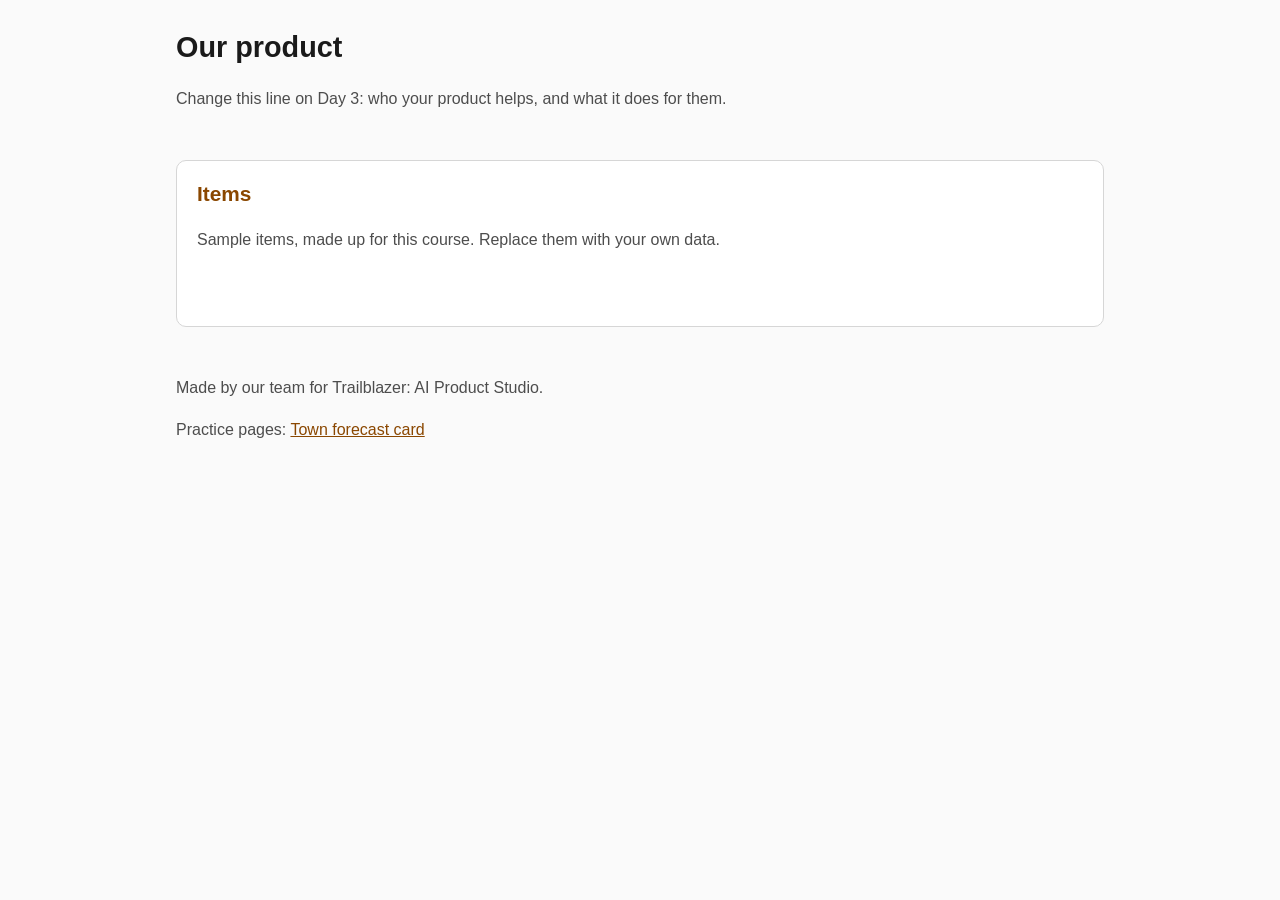
==== index.html @ 4c3d0f1e "Initial commit" ====
<!DOCTYPE html>
<html lang="en">
<head>
  <meta charset="UTF-8">
  <meta name="viewport" content="width=device-width, initial-scale=1">
  <title>Our product</title>
  <link rel="icon" href="data:,">
  <link rel="stylesheet" href="style.css">
</head>
<body>
  <a class="skip-link" href="#main">Skip to the main content</a>

  <header>
    <h1>Our product</h1>
    <p class="note">Change this line on Day 3: who your product helps, and what it does for them.</p>
  </header>

  <main id="main">
    <section class="card" aria-labelledby="items-title">
      <h2 id="items-title">Items</h2>
      <p class="note">Sample items, made up for this course. Replace them with your own data.</p>
      <p id="items-status" class="status" role="status" aria-live="polite"></p>
      <ul id="items-list" class="list"></ul>
    </section>
  </main>

  <footer>
    <p>Made by our team for Trailblazer: AI Product Studio.</p>
    <p>Practice pages: <a href="practice/index.html">Town forecast card</a></p>
  </footer>

  <script type="module" src="app.js"></script>
</body>
</html>
---- style.css ----
/* Your product's styles. Every text colour passes the 4.5:1 contrast check. */

:root {
  --text: #1a1a1a;
  --muted: #4d4d4d;
  --accent: #8a4700;
  --border: #d6d6d6;
  --ok: #1e6b3a;
  --error: #a4161a;
  --focus: #1a5fb4;
}

* {
  box-sizing: border-box;
}

body {
  margin: 0;
  font-family: Arial, Helvetica, sans-serif;
  color: var(--text);
  line-height: 1.6;
  background: #fafafa;
}

header,
main,
footer {
  max-width: 960px;
  margin: 0 auto;
  padding: 1rem;
}

h1 {
  margin: 0.5rem 0;
  font-size: 1.8rem;
}

h2 {
  margin-top: 0;
  font-size: 1.3rem;
  color: var(--accent);
}

.note,
footer {
  color: var(--muted);
}

a {
  color: var(--accent);
}

.card {
  background: #fff;
  border: 1px solid var(--border);
  border-radius: 10px;
  padding: 1rem 1.25rem;
}

/* Hidden until a keyboard user presses Tab */
.skip-link {
  position: absolute;
  left: -999px;
}

.skip-link:focus {
  left: 1rem;
  top: 1rem;
  padding: 0.5rem;
  background: #fff;
}

/* Keyboard users must always see where they are */
a:focus-visible,
button:focus-visible,
input:focus-visible,
select:focus-visible {
  outline: 3px solid var(--focus);
  outline-offset: 2px;
}

/* Status messages say what happened in words, not only in colour */
.status {
  min-height: 1.6em;
  font-weight: bold;
}

.status[data-kind='loading'],
.status[data-kind='empty'] {
  color: var(--muted);
}

.status[data-kind='ok'] {
  color: var(--ok);
}

.status[data-kind='error'] {
  color: var(--error);
}

.list {
  padding-left: 1.2rem;
}

/* Space between cards, and a question box wide enough to read what you type. */
.card + .card { margin-top: 1rem; }
#question { width: 100%; max-width: 32rem; }
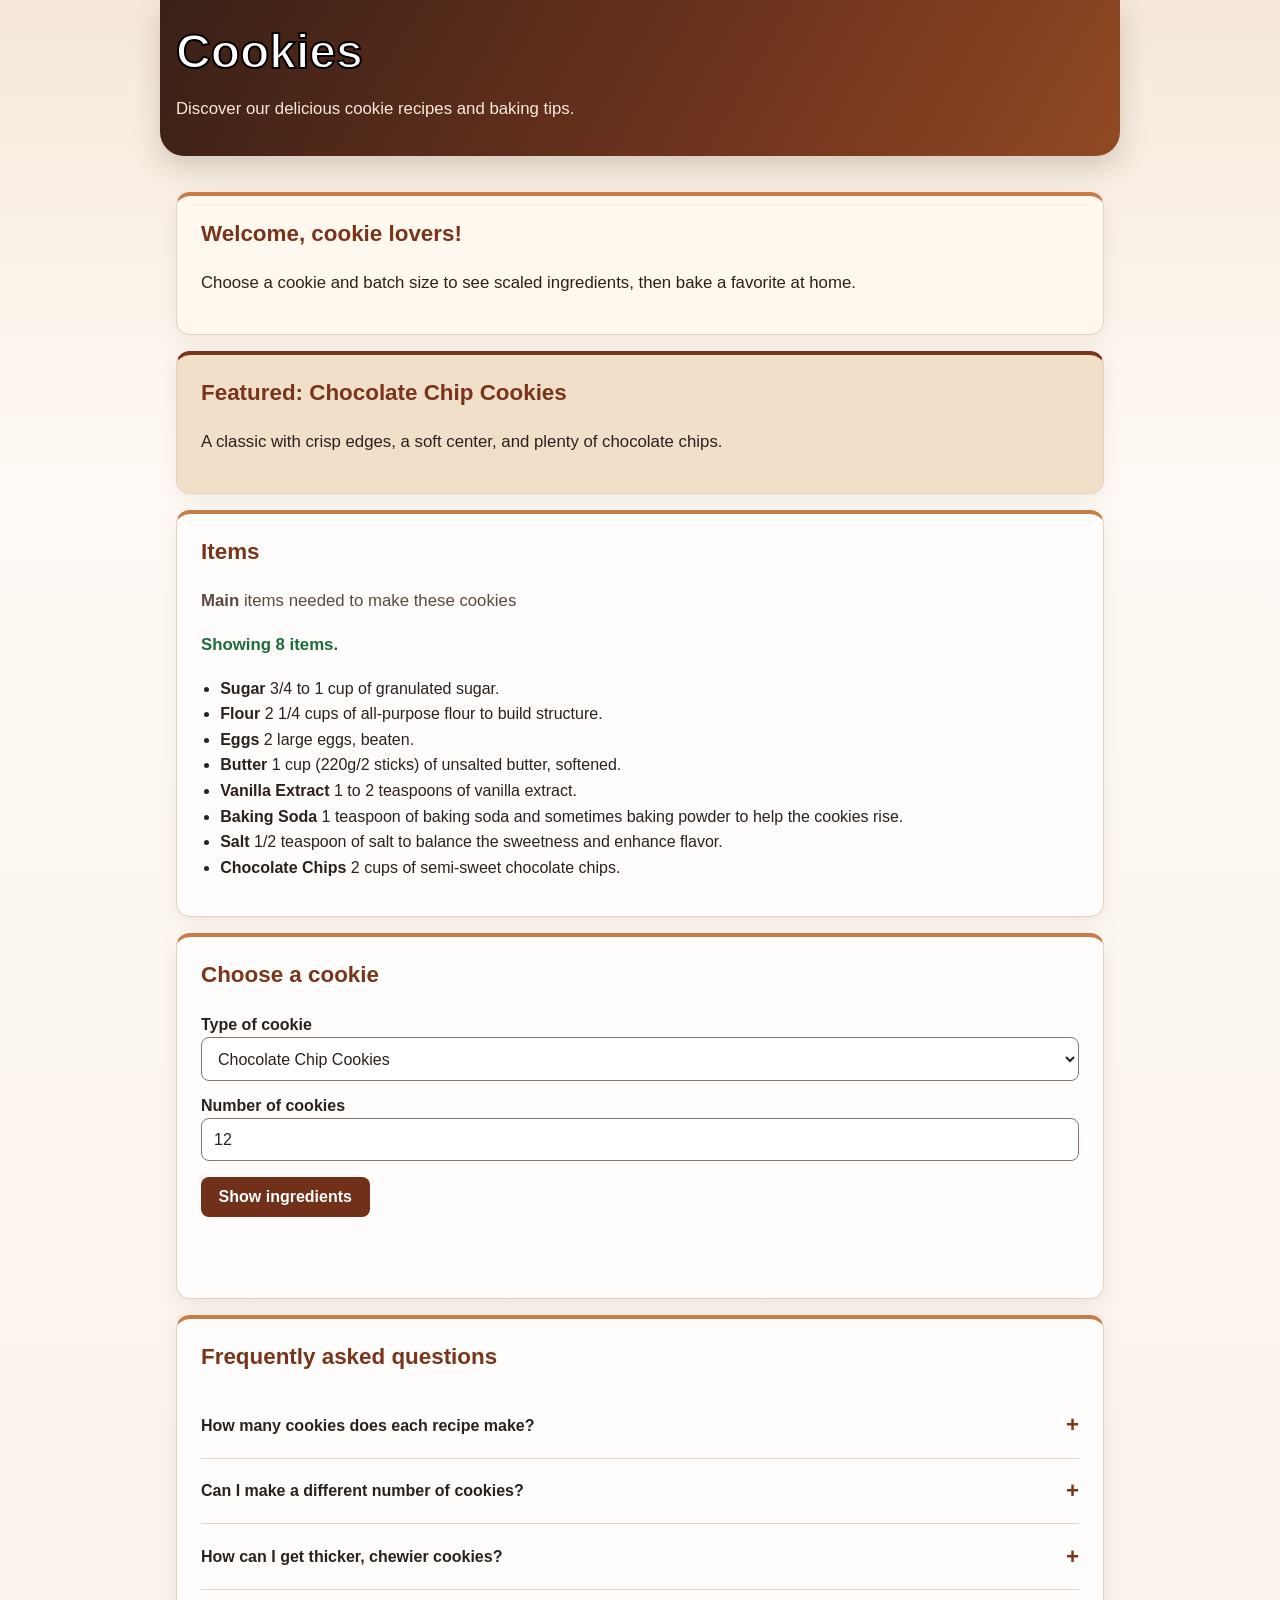
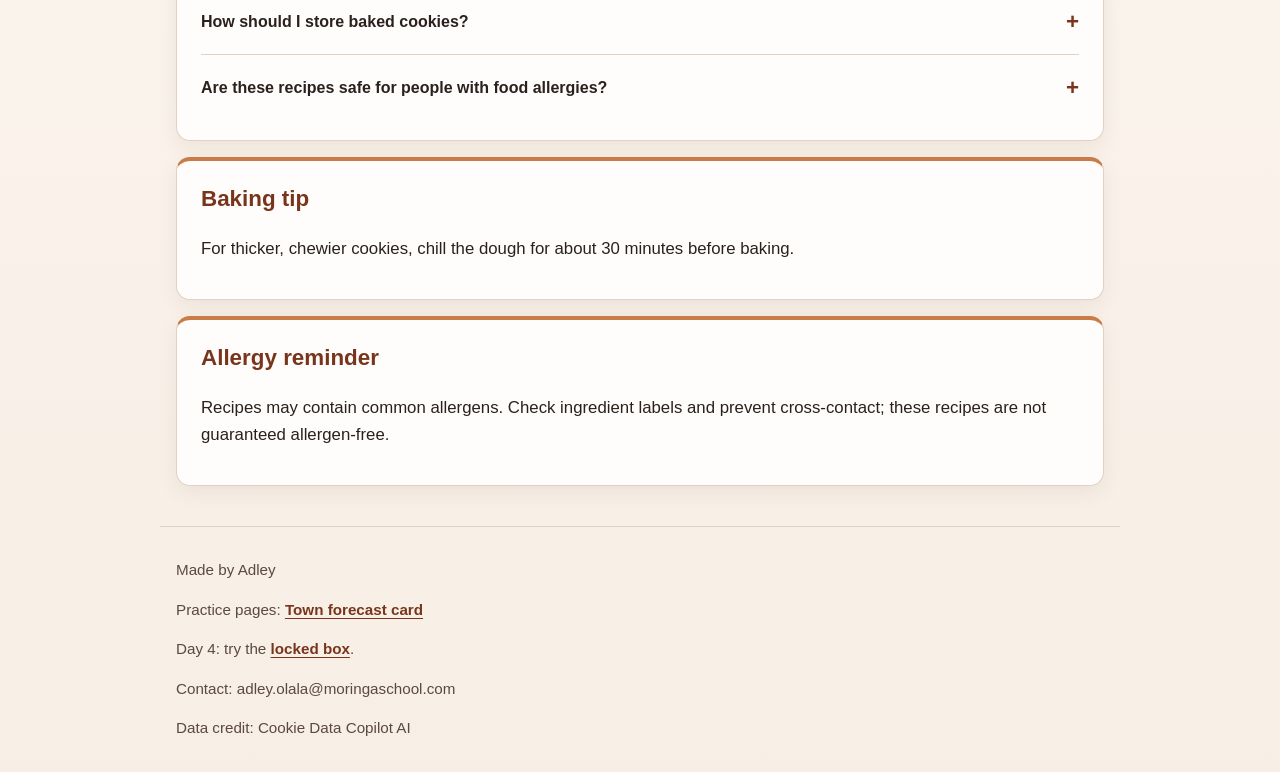
==== commit db1ce0a6: "Add animations to the dropdown" ====
--- a/index.html
+++ b/index.html
@@ -3,32 +3,100 @@
 <head>
   <meta charset="UTF-8">
   <meta name="viewport" content="width=device-width, initial-scale=1">
-  <title>Our product</title>
+  <title></title>
   <link rel="icon" href="data:,">
+  <link rel="stylesheet" href="practice/practice.css">
   <link rel="stylesheet" href="style.css">
 </head>
 <body>
   <a class="skip-link" href="#main">Skip to the main content</a>
 
   <header>
-    <h1>Our product</h1>
-    <p class="note">Change this line on Day 3: who your product helps, and what it does for them.</p>
+    <h1 data-scroll-reveal>Cookies</h1>
+    <p class="note" data-scroll-reveal>Discover our delicious cookie recipes and baking tips.</p>
   </header>
 
   <main id="main">
-    <section class="card" aria-labelledby="items-title">
-      <h2 id="items-title">Items</h2>
-      <p class="note">Sample items, made up for this course. Replace them with your own data.</p>
+    <section class="card" aria-labelledby="welcome-title" data-scroll-reveal>
+      <h2 id="welcome-title" data-scroll-reveal>Welcome, cookie lovers!</h2>
+      <p data-scroll-reveal>Choose a cookie and batch size to see scaled ingredients, then bake a favorite at home.</p>
+    </section>
+
+    <section class="card" aria-labelledby="featured-title" data-scroll-reveal>
+      <h2 id="featured-title" data-scroll-reveal>Featured: Chocolate Chip Cookies</h2>
+      <p data-scroll-reveal>A classic with crisp edges, a soft center, and plenty of chocolate chips.</p>
+    </section>
+
+    <section class="card" aria-labelledby="items-title" data-scroll-reveal>
+      <h2 id="items-title" data-scroll-reveal>Items</h2>
+      <p class="note" data-scroll-reveal><b>Main </b>items needed to make these cookies</p>
       <p id="items-status" class="status" role="status" aria-live="polite"></p>
       <ul id="items-list" class="list"></ul>
+    </section>
+
+    <section class="card" aria-labelledby="cookie-title" data-scroll-reveal>
+      <h2 id="cookie-title" data-scroll-reveal>Choose a cookie</h2>
+      <form id="cookie-form">
+        <label for="cookie-type">Type of cookie</label>
+        <select id="cookie-type"></select>
+
+        <label for="quantity">Number of cookies</label>
+        <input id="quantity" type="number" min="1" value="12" required>
+        <button type="submit">Show ingredients</button>
+      </form>
+
+      <p id="cookie-status" class="status" role="status" aria-live="polite"></p>
+      <ul id="ingredients-list" class="list"></ul>
+    </section>
+
+    <section class="card faq-card" aria-labelledby="faq-title" data-scroll-reveal>
+      <h2 id="faq-title">Frequently asked questions</h2>
+      <div class="faq-list">
+        <details class="faq-item">
+          <summary><strong>How many cookies does each recipe make?</strong></summary>
+          <p>Each recipe starts with a 12-cookie yield. Choose a different batch size to scale the ingredient amounts.</p>
+        </details>
+        <details class="faq-item">
+          <summary><strong>Can I make a different number of cookies?</strong></summary>
+          <p>Yes. Enter the number you want in the recipe picker, then select Show ingredients to see the adjusted amounts.</p>
+        </details>
+        <details class="faq-item">
+          <summary><strong>How can I get thicker, chewier cookies?</strong></summary>
+          <p>Chill the dough for about 30 minutes before baking. This can help limit spreading.</p>
+        </details>
+        <details class="faq-item">
+          <summary><strong>How should I store baked cookies?</strong></summary>
+          <p>Let them cool completely, then store them in an airtight container to help keep them fresh.</p>
+        </details>
+        <details class="faq-item">
+          <summary><strong>Are these recipes safe for people with food allergies?</strong></summary>
+          <p>They are not guaranteed allergen-free. Check every ingredient label and take steps to prevent cross-contact.</p>
+        </details>
+      </div>
+    </section>
+
+    <section class="card" aria-labelledby="tip-title" data-scroll-reveal>
+      <h2 id="tip-title" data-scroll-reveal>Baking tip</h2>
+      <p data-scroll-reveal>For thicker, chewier cookies, chill the dough for about 30 minutes before baking.</p>
+    </section>
+
+    <section class="card" aria-labelledby="allergy-title" data-scroll-reveal>
+      <h2 id="allergy-title" data-scroll-reveal>Allergy reminder</h2>
+      <p data-scroll-reveal>Recipes may contain common allergens. Check ingredient labels and prevent cross-contact; these recipes are not guaranteed allergen-free.</p>
     </section>
   </main>
 
   <footer>
-    <p>Made by our team for Trailblazer: AI Product Studio.</p>
+    <p>Made by Adley</p>
     <p>Practice pages: <a href="practice/index.html">Town forecast card</a></p>
+    <p>Day 4: try the <a href="practice/lock.html">locked box</a>.</p>
+    <p>Contact: adley.olala@moringaschool.com</p>
+    <p>Data credit: Cookie Data Copilot AI</p>
+
   </footer>
 
   <script type="module" src="app.js"></script>
+  <script type="module" src="recipe.js"></script>
+  <script type="module" src="scroll-reveal.js"></script>
 </body>
-</html>
+</html>
--- a/practice/practice.css
+++ b/practice/practice.css
@@ -0,0 +1,148 @@
+/* Practice card styles. Every text colour passes the 4.5:1 contrast check. */
+
+:root {
+  --text: #1a1a1a;
+  --muted: #4d4d4d;
+  --accent: #8a4700;
+  --border: #d6d6d6;
+  --ok: #1e6b3a;
+  --error: #a4161a;
+  --focus: #1a5fb4;
+}
+
+* {
+  box-sizing: border-box;
+}
+
+body {
+  margin: 0;
+  font-family: Arial, Helvetica, sans-serif;
+  color: var(--text);
+  line-height: 1.6;
+  background: #fafafa;
+}
+
+header,
+main,
+footer {
+  max-width: 720px;
+  margin: 0 auto;
+  padding: 1rem;
+}
+
+h1 {
+  margin: 0.5rem 0;
+  font-size: 1.6rem;
+}
+
+h2 {
+  margin-top: 0;
+  font-size: 1.2rem;
+  color: var(--accent);
+}
+
+.note,
+footer {
+  color: var(--muted);
+}
+
+a {
+  color: var(--accent);
+}
+
+.card {
+  background: #fff;
+  border: 1px solid var(--border);
+  border-radius: 10px;
+  padding: 1rem 1.25rem;
+}
+
+label {
+  display: block;
+  margin-top: 0.75rem;
+  font-weight: bold;
+}
+
+input[type='text'],
+select {
+  width: 100%;
+  padding: 0.5rem;
+  font-size: 1rem;
+  border: 1px solid #767676;
+  border-radius: 6px;
+  background: #fff;
+}
+
+fieldset {
+  margin-top: 1rem;
+  border: 1px solid var(--border);
+  border-radius: 6px;
+}
+
+legend {
+  font-weight: bold;
+}
+
+/* The practice switches sit on one line with their tick box */
+label.switch {
+  display: flex;
+  gap: 0.5rem;
+  align-items: center;
+  font-weight: normal;
+}
+
+input[type='checkbox'] {
+  width: 1.2rem;
+  height: 1.2rem;
+}
+
+button {
+  margin-top: 1rem;
+  padding: 0.6rem 1rem;
+  font-size: 1rem;
+  color: #fff;
+  background: var(--accent);
+  border: none;
+  border-radius: 6px;
+  cursor: pointer;
+}
+
+/* Keyboard users must always see where they are */
+input:focus-visible,
+select:focus-visible,
+button:focus-visible,
+a:focus-visible {
+  outline: 3px solid var(--focus);
+  outline-offset: 2px;
+}
+
+/* Status messages say what happened in words, not only in colour */
+.status {
+  min-height: 1.6em;
+  font-weight: bold;
+}
+
+.status[data-kind='loading'],
+.status[data-kind='empty'] {
+  color: var(--muted);
+}
+
+.status[data-kind='ok'] {
+  color: var(--ok);
+}
+
+.status[data-kind='error'] {
+  color: var(--error);
+}
+
+.list {
+  padding-left: 1.2rem;
+}
+
+/* The secret message, shown once the box is open */
+.secret {
+  padding: 0.75rem 1rem;
+  border-left: 6px solid var(--ok);
+  background: #eef6f0;
+  font-size: 1.1rem;
+}
--- a/style.css
+++ b/style.css
@@ -1,13 +1,11 @@
-/* Your product's styles. Every text colour passes the 4.5:1 contrast check. */
-
 :root {
-  --text: #1a1a1a;
-  --muted: #4d4d4d;
-  --accent: #8a4700;
-  --border: #d6d6d6;
+  --text: #2b211c;
+  --muted: #5b493f;
+  --accent: #78351c;
+  --border: #e2d2c3;
   --ok: #1e6b3a;
   --error: #a4161a;
-  --focus: #1a5fb4;
+  --focus: #174ea6;
 }
 
 * {
@@ -19,7 +17,7 @@
   font-family: Arial, Helvetica, sans-serif;
   color: var(--text);
   line-height: 1.6;
-  background: #fafafa;
+  background: linear-gradient(180deg, #f5e8d9 0, #fffaf5 30rem, #f7eee5 100%);
 }
 
 header,
@@ -32,12 +30,15 @@
 
 h1 {
   margin: 0.5rem 0;
-  font-size: 1.8rem;
+  font-size: clamp(2rem, 5vw, 3rem);
+  line-height: 1.15;
+  color: #fff;
+  -webkit-text-stroke: 2px #000000;
 }
 
 h2 {
   margin-top: 0;
-  font-size: 1.3rem;
+  font-size: 1.4rem;
   color: var(--accent);
 }
 
@@ -46,18 +47,148 @@
   color: var(--muted);
 }
 
+header {
+  color: #fff;
+  background: linear-gradient(120deg, #392016, #71351e 62%, #914922);
+  border-radius: 0 0 1.5rem 1.5rem;
+  box-shadow: 0 0.75rem 1.75rem rgb(57 32 22 / 18%);
+  margin-bottom: 1.25rem;
+}
+
+header .note {
+  color: #f8e9dc;
+}
+
 a {
   color: var(--accent);
+  font-weight: 600;
+  text-underline-offset: 0.18em;
+}
+
+a:hover {
+  color: #51200f;
 }
 
 .card {
+  background: #fffdfb;
+  border: 1px solid var(--border);
+  border-top: 4px solid #c97b48;
+  border-radius: 14px;
+  padding: 1.25rem 1.5rem;
+  box-shadow: 0 0.4rem 1.25rem rgb(73 45 29 / 8%);
+  transition: box-shadow 180ms ease, border-color 180ms ease;
+}
+
+.card:hover,
+.card:focus-within {
+  border-color: #c99a78;
+  box-shadow: 0 0.65rem 1.5rem rgb(73 45 29 / 14%);
+}
+
+main > .card:first-child {
+  background: #fff8ee;
+}
+
+main > .card:nth-of-type(2) {
+  background: #f2dfca;
+  border-top-color: var(--accent);
+}
+
+label {
+  display: block;
+  margin-top: 0.75rem;
+  font-weight: 700;
+}
+
+#cookie-type,
+#quantity {
+  width: 100%;
+  padding: 0.7rem 0.75rem;
+  font-size: 1rem;
+  color: var(--text);
+  border: 1px solid #86776e;
+  border-radius: 8px;
   background: #fff;
-  border: 1px solid var(--border);
-  border-radius: 10px;
-  padding: 1rem 1.25rem;
-}
-
-/* Hidden until a keyboard user presses Tab */
+}
+
+button {
+  margin-top: 1rem;
+  padding: 0.7rem 1.1rem;
+  color: #fff;
+  background: #713019;
+  border: 0;
+  border-radius: 8px;
+  font-size: 1rem;
+  font-weight: 700;
+  cursor: pointer;
+  transition: background-color 180ms ease, box-shadow 180ms ease;
+}
+
+button:hover {
+  background: #51200f;
+  box-shadow: 0 0.25rem 0.65rem rgb(57 32 22 / 22%);
+}
+
+button:active {
+  background: #3b190e;
+}
+
+.faq-item + .faq-item {
+  border-top: 1px solid var(--border);
+}
+
+.faq-item summary {
+  display: flex;
+  align-items: center;
+  justify-content: space-between;
+  gap: 1rem;
+  padding: 0.9rem 0;
+  cursor: pointer;
+  list-style: none;
+}
+
+.faq-item summary::-webkit-details-marker {
+  display: none;
+}
+
+.faq-item summary::after {
+  content: '+';
+  color: var(--accent);
+  font-size: 1.4rem;
+  font-weight: bold;
+}
+
+.faq-item[open] summary::after {
+  content: '-';
+}
+
+.faq-item p {
+  margin: 0 0 1rem;
+}
+
+.faq-item summary:hover {
+  color: #51200f;
+}
+
+html.scroll-reveal-enabled [data-scroll-reveal] {
+  opacity: 0;
+  transform: translateY(1.25rem);
+  transition: opacity 600ms ease, transform 600ms ease;
+}
+
+html.scroll-reveal-enabled [data-scroll-reveal].is-visible {
+  opacity: 1;
+  transform: translateY(0);
+}
+
+@media (prefers-reduced-motion: reduce) {
+  html.scroll-reveal-enabled [data-scroll-reveal] {
+    opacity: 1;
+    transform: none;
+    transition: none;
+  }
+}
+
 .skip-link {
   position: absolute;
   left: -999px;
@@ -70,16 +201,15 @@
   background: #fff;
 }
 
-/* Keyboard users must always see where they are */
 a:focus-visible,
 button:focus-visible,
 input:focus-visible,
-select:focus-visible {
+select:focus-visible,
+.faq-item summary:focus-visible {
   outline: 3px solid var(--focus);
   outline-offset: 2px;
 }
 
-/* Status messages say what happened in words, not only in colour */
 .status {
   min-height: 1.6em;
   font-weight: bold;
@@ -102,6 +232,26 @@
   padding-left: 1.2rem;
 }
 
-/* Space between cards, and a question box wide enough to read what you type. */
 .card + .card { margin-top: 1rem; }
 #question { width: 100%; max-width: 32rem; }
+
+p {
+  font-family: inherit;
+  font-size: 1.05rem;
+}
+
+footer {
+  margin-top: 1.5rem;
+  border-top: 1px solid var(--border);
+}
+
+footer p {
+  font-size: 0.95rem;
+}
+
+@media (prefers-reduced-motion: reduce) {
+  .card,
+  button {
+    transition: none;
+  }
+}
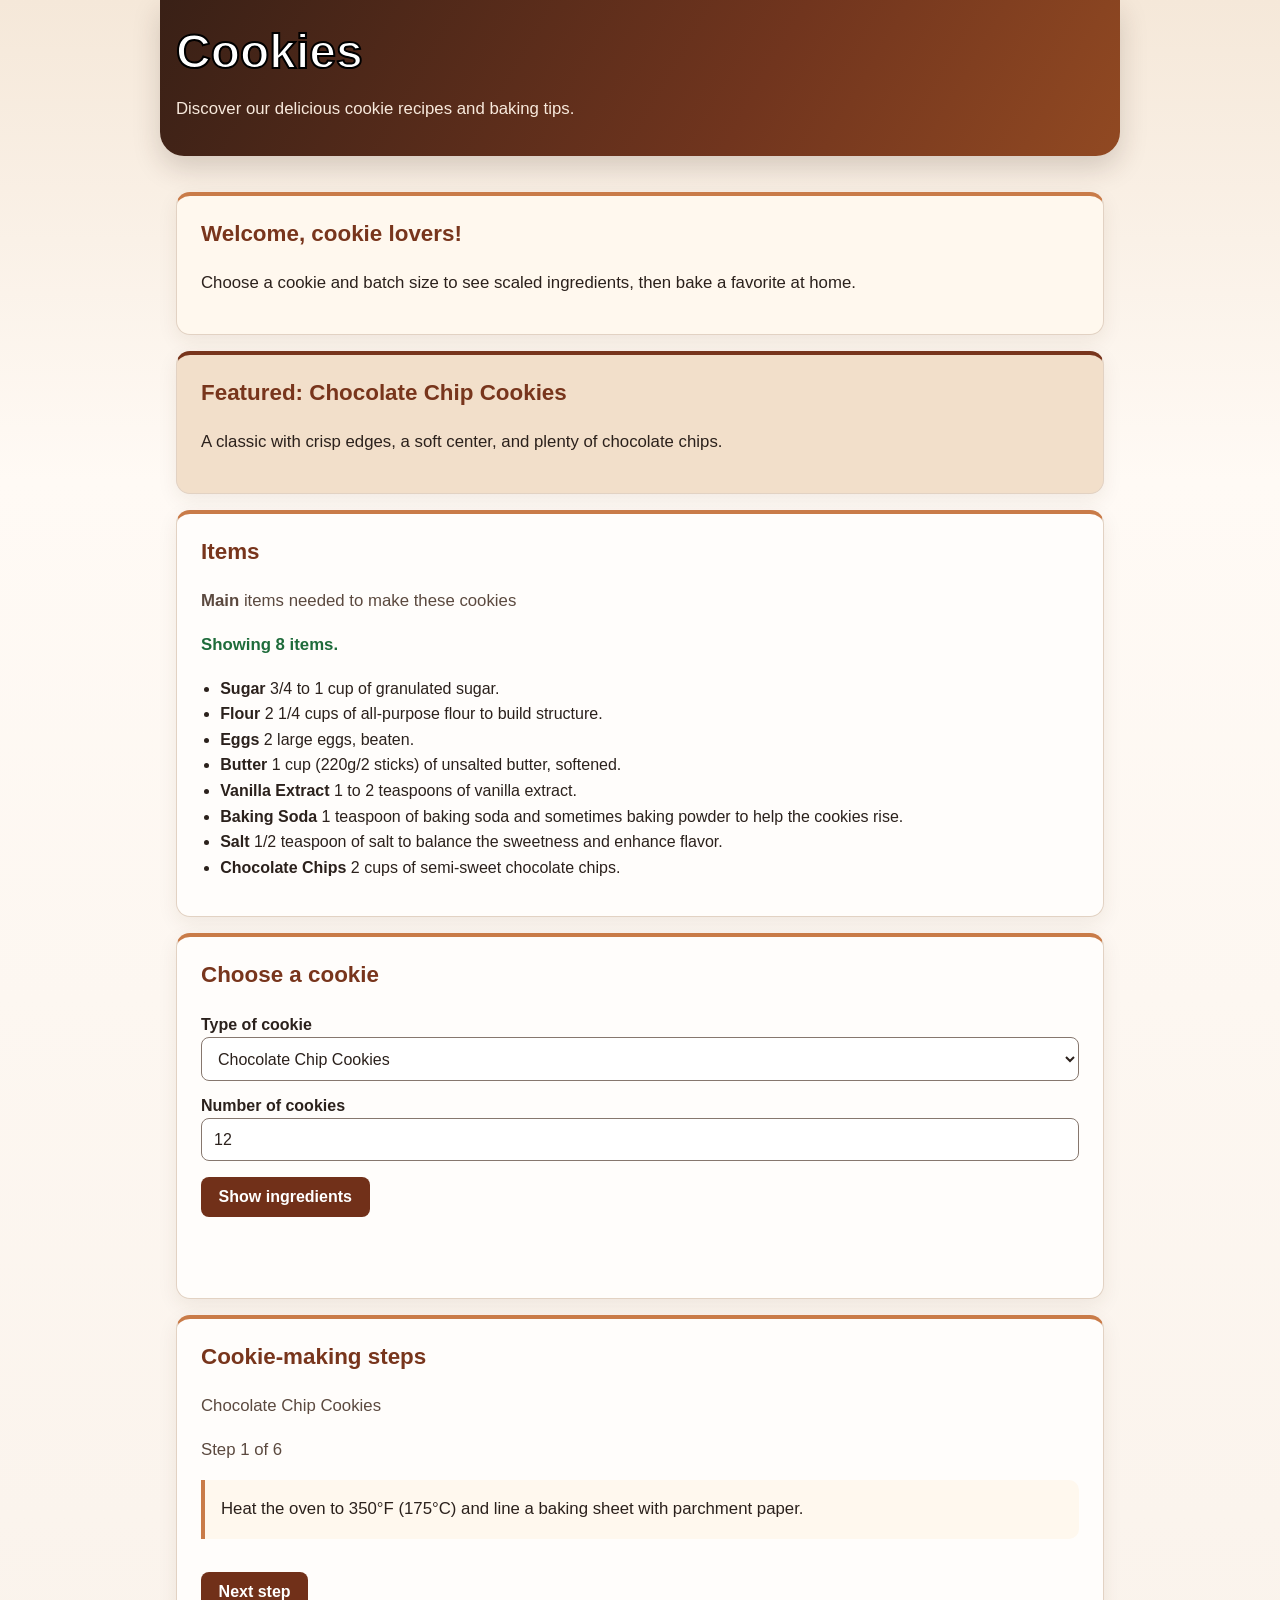
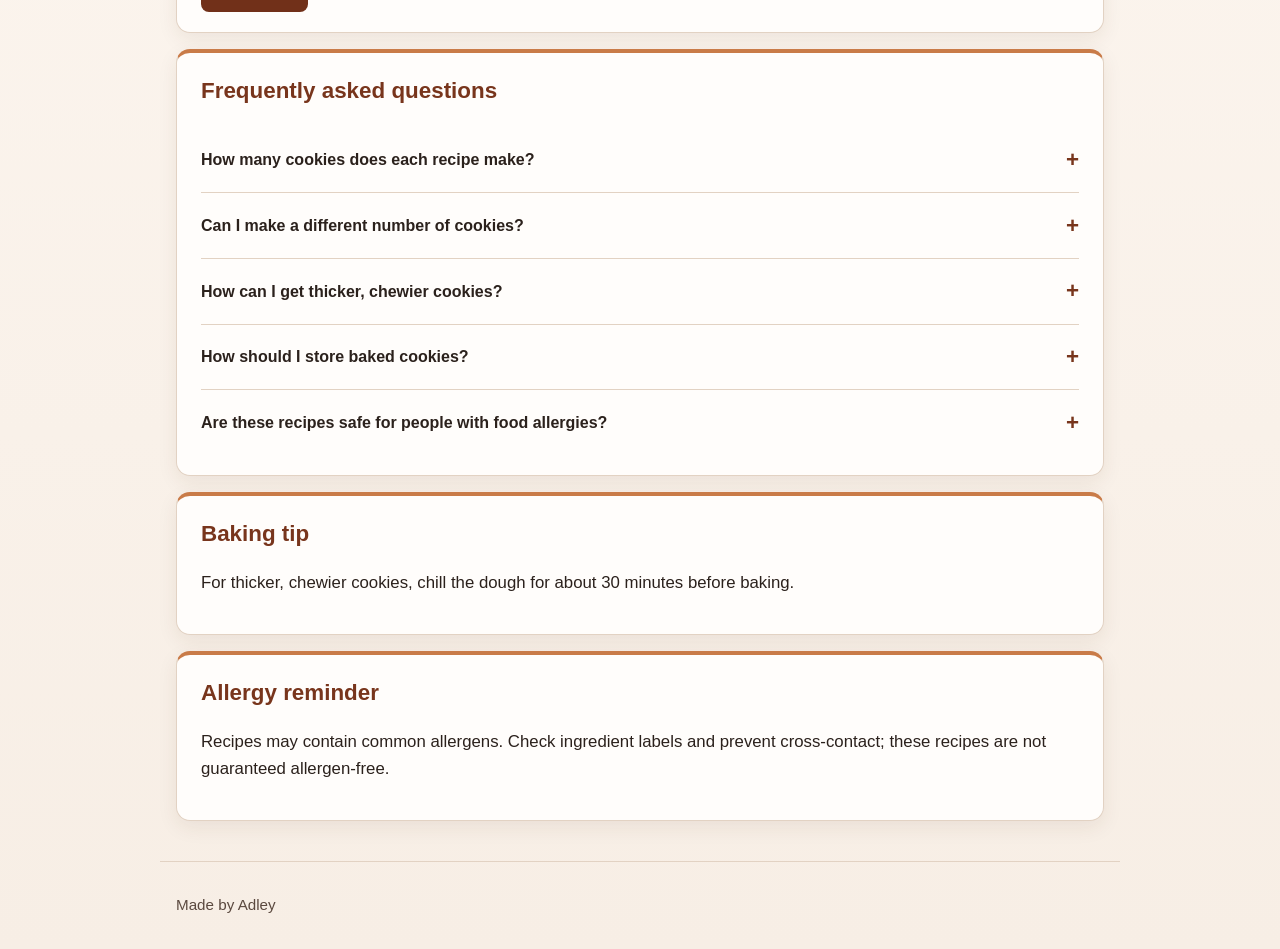
==== commit e753c831: "Add comments to understand the code" ====
--- a/index.html
+++ b/index.html
@@ -1,32 +1,40 @@
 <!DOCTYPE html>
 <html lang="en">
 <head>
+  <!-- Set the page encoding, responsive layout, title, and browser tab icon. -->
   <meta charset="UTF-8">
   <meta name="viewport" content="width=device-width, initial-scale=1">
   <title></title>
   <link rel="icon" href="data:,">
+  <!-- Load the shared practice styles first, then this page's styles. -->
   <link rel="stylesheet" href="practice/practice.css">
   <link rel="stylesheet" href="style.css">
 </head>
 <body>
+  <!-- Let keyboard users skip directly to the main page content. -->
   <a class="skip-link" href="#main">Skip to the main content</a>
 
+  <!-- Introduce the cookie recipe site. -->
   <header>
     <h1 data-scroll-reveal>Cookies</h1>
     <p class="note" data-scroll-reveal>Discover our delicious cookie recipes and baking tips.</p>
   </header>
 
+  <!-- Hold the main recipe information and interactive cards. -->
   <main id="main">
+    <!-- Welcome visitors and explain what the recipe picker does. -->
     <section class="card" aria-labelledby="welcome-title" data-scroll-reveal>
       <h2 id="welcome-title" data-scroll-reveal>Welcome, cookie lovers!</h2>
       <p data-scroll-reveal>Choose a cookie and batch size to see scaled ingredients, then bake a favorite at home.</p>
     </section>
 
+    <!-- Highlight the featured chocolate chip recipe. -->
     <section class="card" aria-labelledby="featured-title" data-scroll-reveal>
       <h2 id="featured-title" data-scroll-reveal>Featured: Chocolate Chip Cookies</h2>
       <p data-scroll-reveal>A classic with crisp edges, a soft center, and plenty of chocolate chips.</p>
     </section>
 
+    <!-- Provide an asynchronously populated list of baking items and its status. -->
     <section class="card" aria-labelledby="items-title" data-scroll-reveal>
       <h2 id="items-title" data-scroll-reveal>Items</h2>
       <p class="note" data-scroll-reveal><b>Main </b>items needed to make these cookies</p>
@@ -34,6 +42,7 @@
       <ul id="items-list" class="list"></ul>
     </section>
 
+    <!-- Let visitors choose a recipe and batch size, then show scaled ingredients. -->
     <section class="card" aria-labelledby="cookie-title" data-scroll-reveal>
       <h2 id="cookie-title" data-scroll-reveal>Choose a cookie</h2>
       <form id="cookie-form">
@@ -49,6 +58,20 @@
       <ul id="ingredients-list" class="list"></ul>
     </section>
 
+    <!-- Show one instruction at a time for the selected cookie recipe. -->
+    <section class="card" aria-labelledby="procedure-title" data-scroll-reveal>
+      <h2 id="procedure-title">Cookie-making steps</h2>
+      <p id="procedure-cookie-name" class="note"></p>
+      <!-- Announce the current instruction and progress to assistive technology. -->
+      <div id="procedure-content" aria-live="polite" aria-atomic="true">
+        <p id="procedure-progress" class="note"></p>
+        <p id="procedure-step" class="procedure-step"></p>
+      </div>
+      <!-- Advance to the next instruction; JavaScript disables this at the end. -->
+      <button id="next-procedure-step" type="button">Next step</button>
+    </section>
+
+    <!-- Provide expandable answers to common recipe and baking questions. -->
     <section class="card faq-card" aria-labelledby="faq-title" data-scroll-reveal>
       <h2 id="faq-title">Frequently asked questions</h2>
       <div class="faq-list">
@@ -75,26 +98,25 @@
       </div>
     </section>
 
+    <!-- Share a general baking tip. -->
     <section class="card" aria-labelledby="tip-title" data-scroll-reveal>
       <h2 id="tip-title" data-scroll-reveal>Baking tip</h2>
       <p data-scroll-reveal>For thicker, chewier cookies, chill the dough for about 30 minutes before baking.</p>
     </section>
 
+    <!-- Remind visitors to check ingredients for allergens and cross-contact. -->
     <section class="card" aria-labelledby="allergy-title" data-scroll-reveal>
       <h2 id="allergy-title" data-scroll-reveal>Allergy reminder</h2>
       <p data-scroll-reveal>Recipes may contain common allergens. Check ingredient labels and prevent cross-contact; these recipes are not guaranteed allergen-free.</p>
     </section>
   </main>
 
+  <!-- Display the site credit. -->
   <footer>
     <p>Made by Adley</p>
-    <p>Practice pages: <a href="practice/index.html">Town forecast card</a></p>
-    <p>Day 4: try the <a href="practice/lock.html">locked box</a>.</p>
-    <p>Contact: adley.olala@moringaschool.com</p>
-    <p>Data credit: Cookie Data Copilot AI</p>
-
   </footer>
 
+  <!-- Load item data, recipe selection/steps, and scroll reveal behavior. -->
   <script type="module" src="app.js"></script>
   <script type="module" src="recipe.js"></script>
   <script type="module" src="scroll-reveal.js"></script>
--- a/style.css
+++ b/style.css
@@ -109,6 +109,27 @@
   border: 1px solid #86776e;
   border-radius: 8px;
   background: #fff;
+}
+
+@supports (appearance: base-select) {
+  #cookie-type {
+    appearance: base-select;
+  }
+
+  #cookie-type::picker(select) {
+    appearance: base-select;
+    border: 1px solid #86776e;
+    border-radius: 12px;
+    overflow: clip;
+  }
+}
+
+/* Emphasize the single instruction currently shown in the procedure card. */
+.procedure-step {
+  padding: 1rem;
+  background: #fff8ee;
+  border-left: 4px solid #c97b48;
+  border-radius: 0 10px 10px 0;
 }
 
 button {
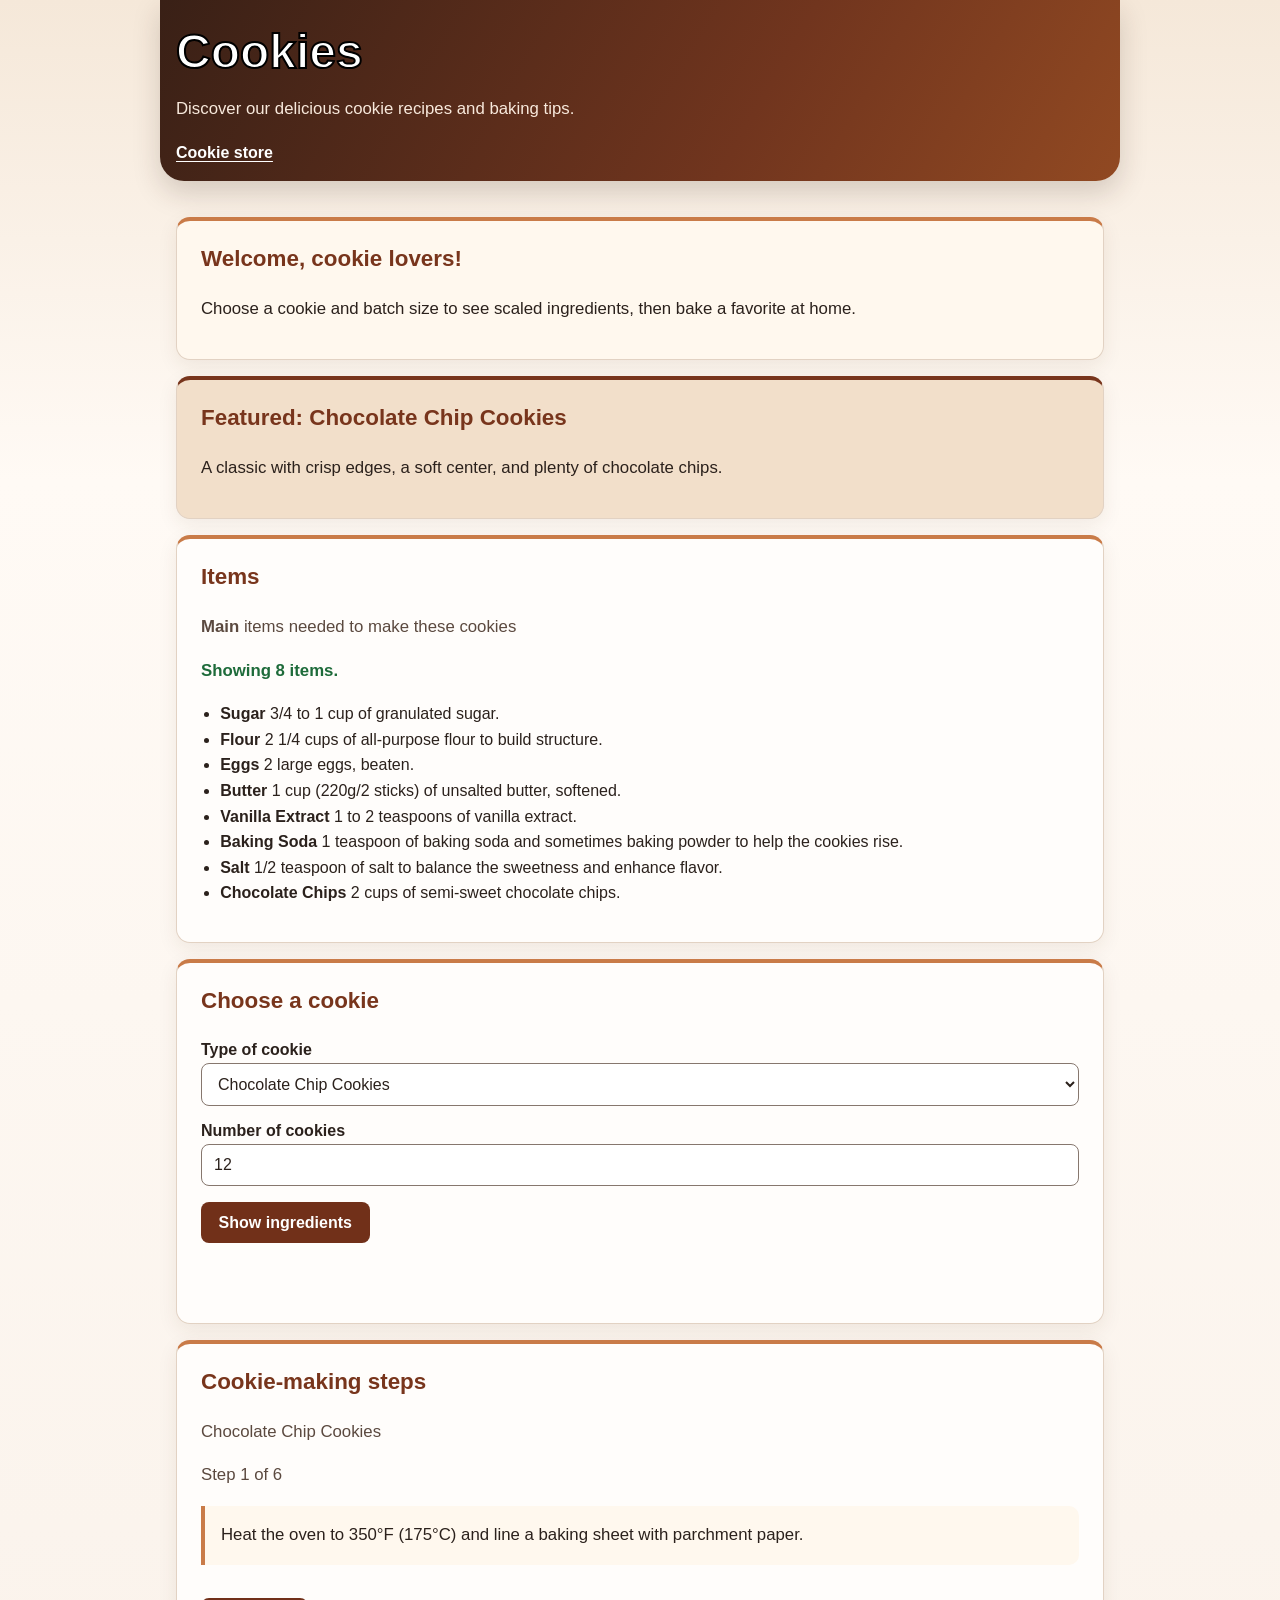
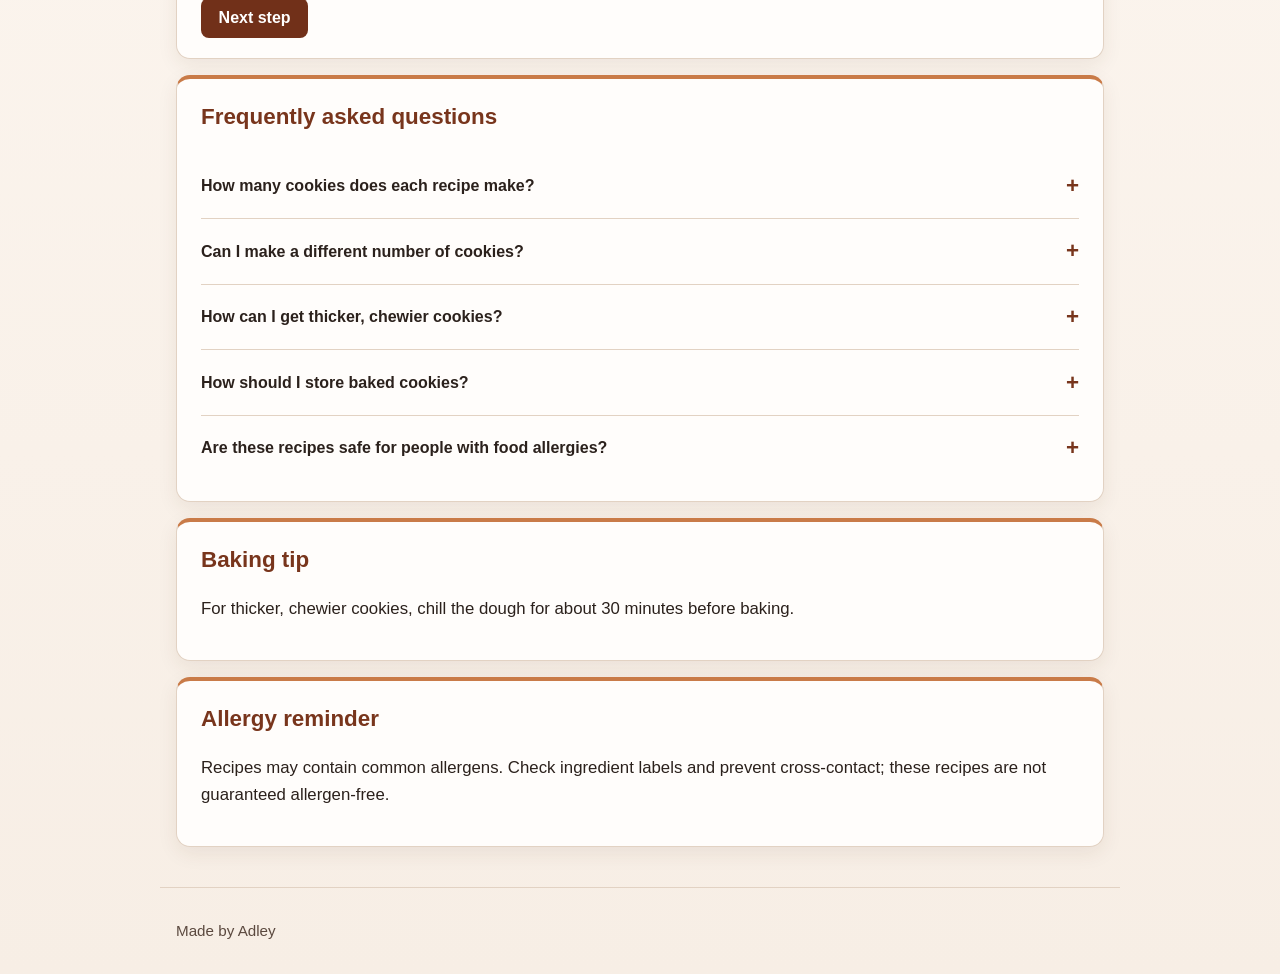
==== commit 81a01068: "Added a cookie storee" ====
--- a/index.html
+++ b/index.html
@@ -18,6 +18,9 @@
   <header>
     <h1 data-scroll-reveal>Cookies</h1>
     <p class="note" data-scroll-reveal>Discover our delicious cookie recipes and baking tips.</p>
+    <nav class="site-nav" aria-label="Main navigation">
+      <a href="cookie-store.html">Cookie store</a>
+    </nav>
   </header>
 
   <!-- Hold the main recipe information and interactive cards. -->
--- a/style.css
+++ b/style.css
@@ -57,6 +57,18 @@
 
 header .note {
   color: #f8e9dc;
+}
+
+/* Keep navigation links together and readable in the dark page header. */
+.site-nav {
+  display: flex;
+  flex-wrap: wrap;
+  gap: 0.75rem;
+  margin-top: 0.75rem;
+}
+
+.site-nav a {
+  color: #fff;
 }
 
 a {
@@ -130,6 +142,96 @@
   background: #fff8ee;
   border-left: 4px solid #c97b48;
   border-radius: 0 10px 10px 0;
+}
+
+/* Arrange product cards in responsive columns. */
+.store-products {
+  display: grid;
+  grid-template-columns: repeat(auto-fit, minmax(min(100%, 220px), 1fr));
+  gap: 1rem;
+}
+
+.store-product {
+  display: flex;
+  flex-direction: column;
+  align-items: flex-start;
+  padding: 1rem;
+  background: #fff8ee;
+  border: 1px solid var(--border);
+  border-radius: 12px;
+}
+
+.store-product h3 {
+  margin: 0;
+  color: var(--accent);
+}
+
+.store-product p {
+  margin: 0.5rem 0;
+}
+
+.store-product-price {
+  font-weight: 700;
+}
+
+/* Style the selected order and its quantity controls. */
+.store-cart {
+  padding: 0;
+  list-style: none;
+}
+
+.store-cart-item {
+  display: flex;
+  align-items: center;
+  justify-content: space-between;
+  gap: 1rem;
+  padding: 0.75rem 0;
+  border-bottom: 1px solid var(--border);
+}
+
+.store-quantity-controls {
+  display: flex;
+  align-items: center;
+  gap: 0.5rem;
+}
+
+.store-quantity-controls button {
+  min-width: 2.5rem;
+  margin-top: 0;
+  padding: 0.35rem 0.65rem;
+}
+
+.store-total {
+  font-weight: 700;
+  font-size: 1.15rem;
+}
+
+/* Visually distinguish the checkout privacy notice. */
+.store-disclaimer {
+  padding: 0.75rem;
+  background: #fff8ee;
+  border-left: 4px solid #c97b48;
+}
+
+/* Make checkout fields match the rest of the site's form controls. */
+.store-form input,
+.store-form textarea {
+  width: 100%;
+  padding: 0.7rem 0.75rem;
+  color: var(--text);
+  font: inherit;
+  border: 1px solid #86776e;
+  border-radius: 8px;
+  background: #fff;
+}
+
+.store-form textarea {
+  resize: vertical;
+}
+
+button:disabled {
+  opacity: 0.6;
+  cursor: not-allowed;
 }
 
 button {
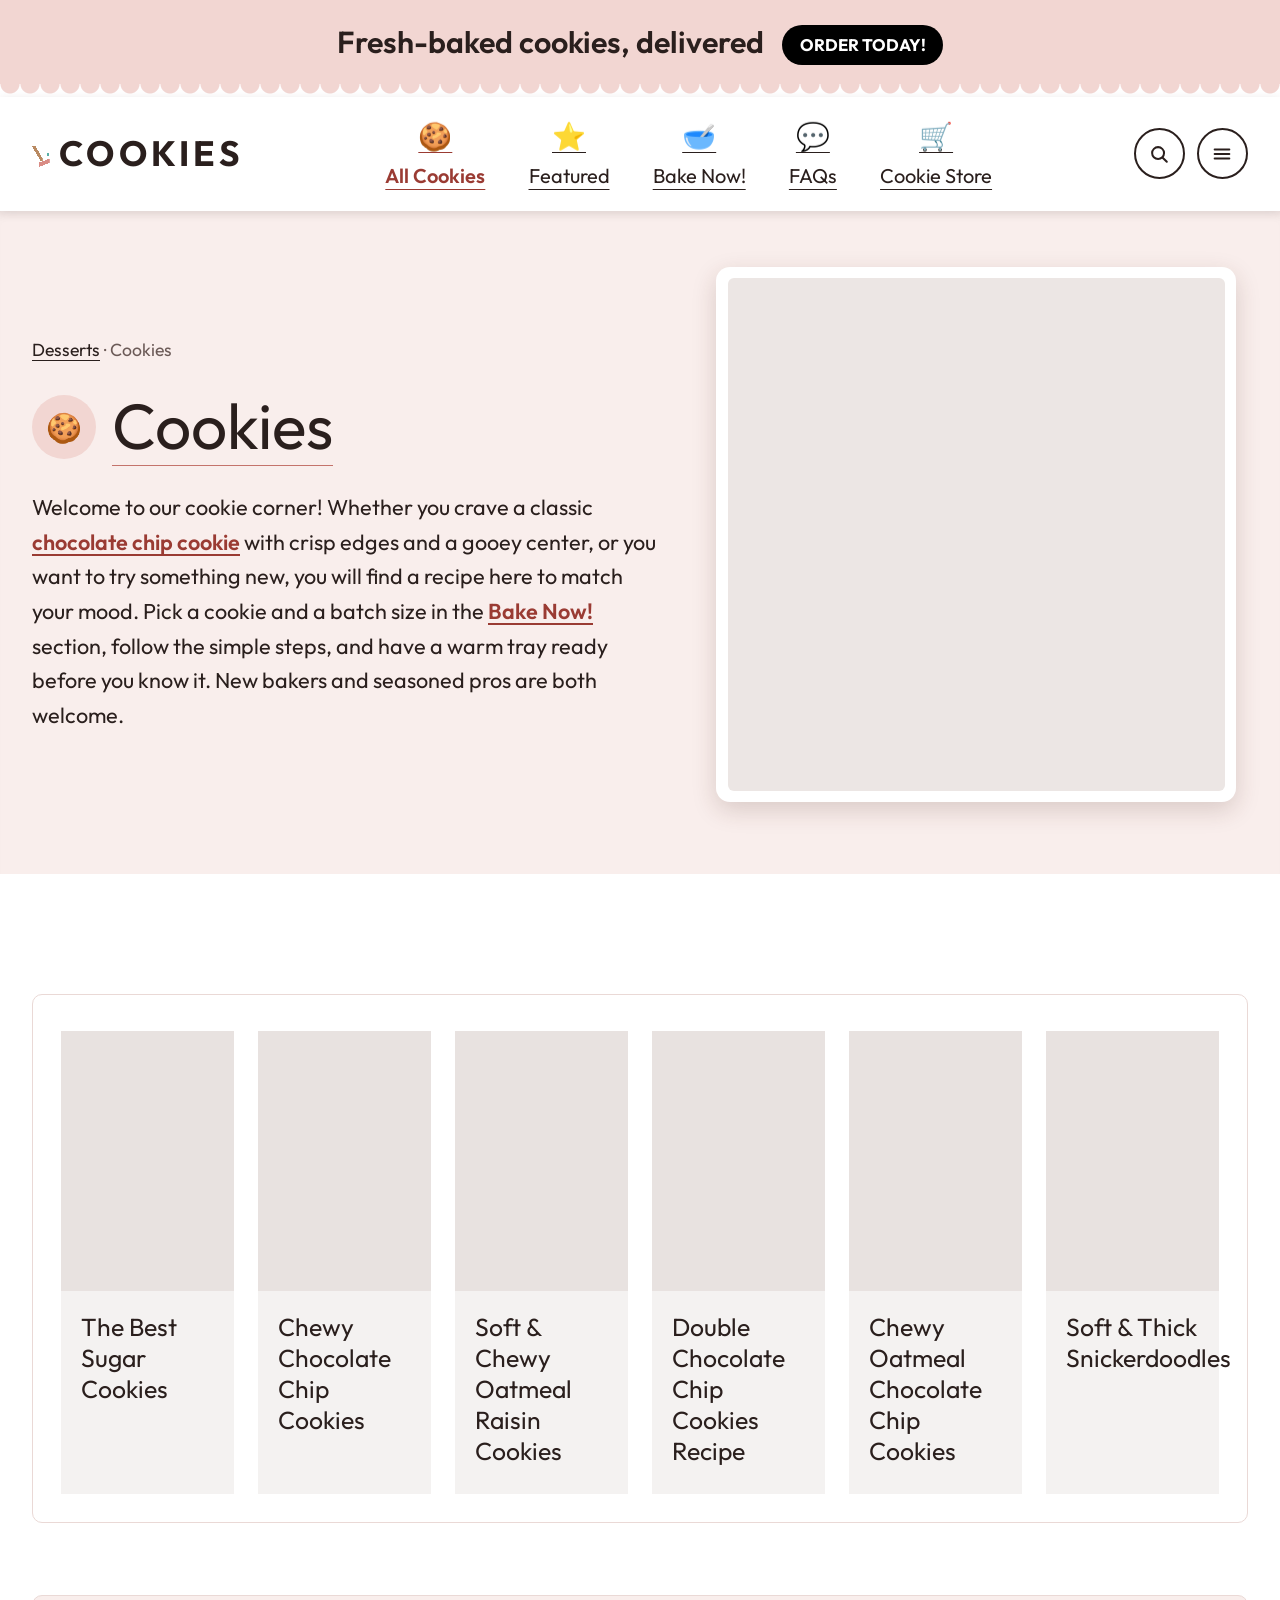
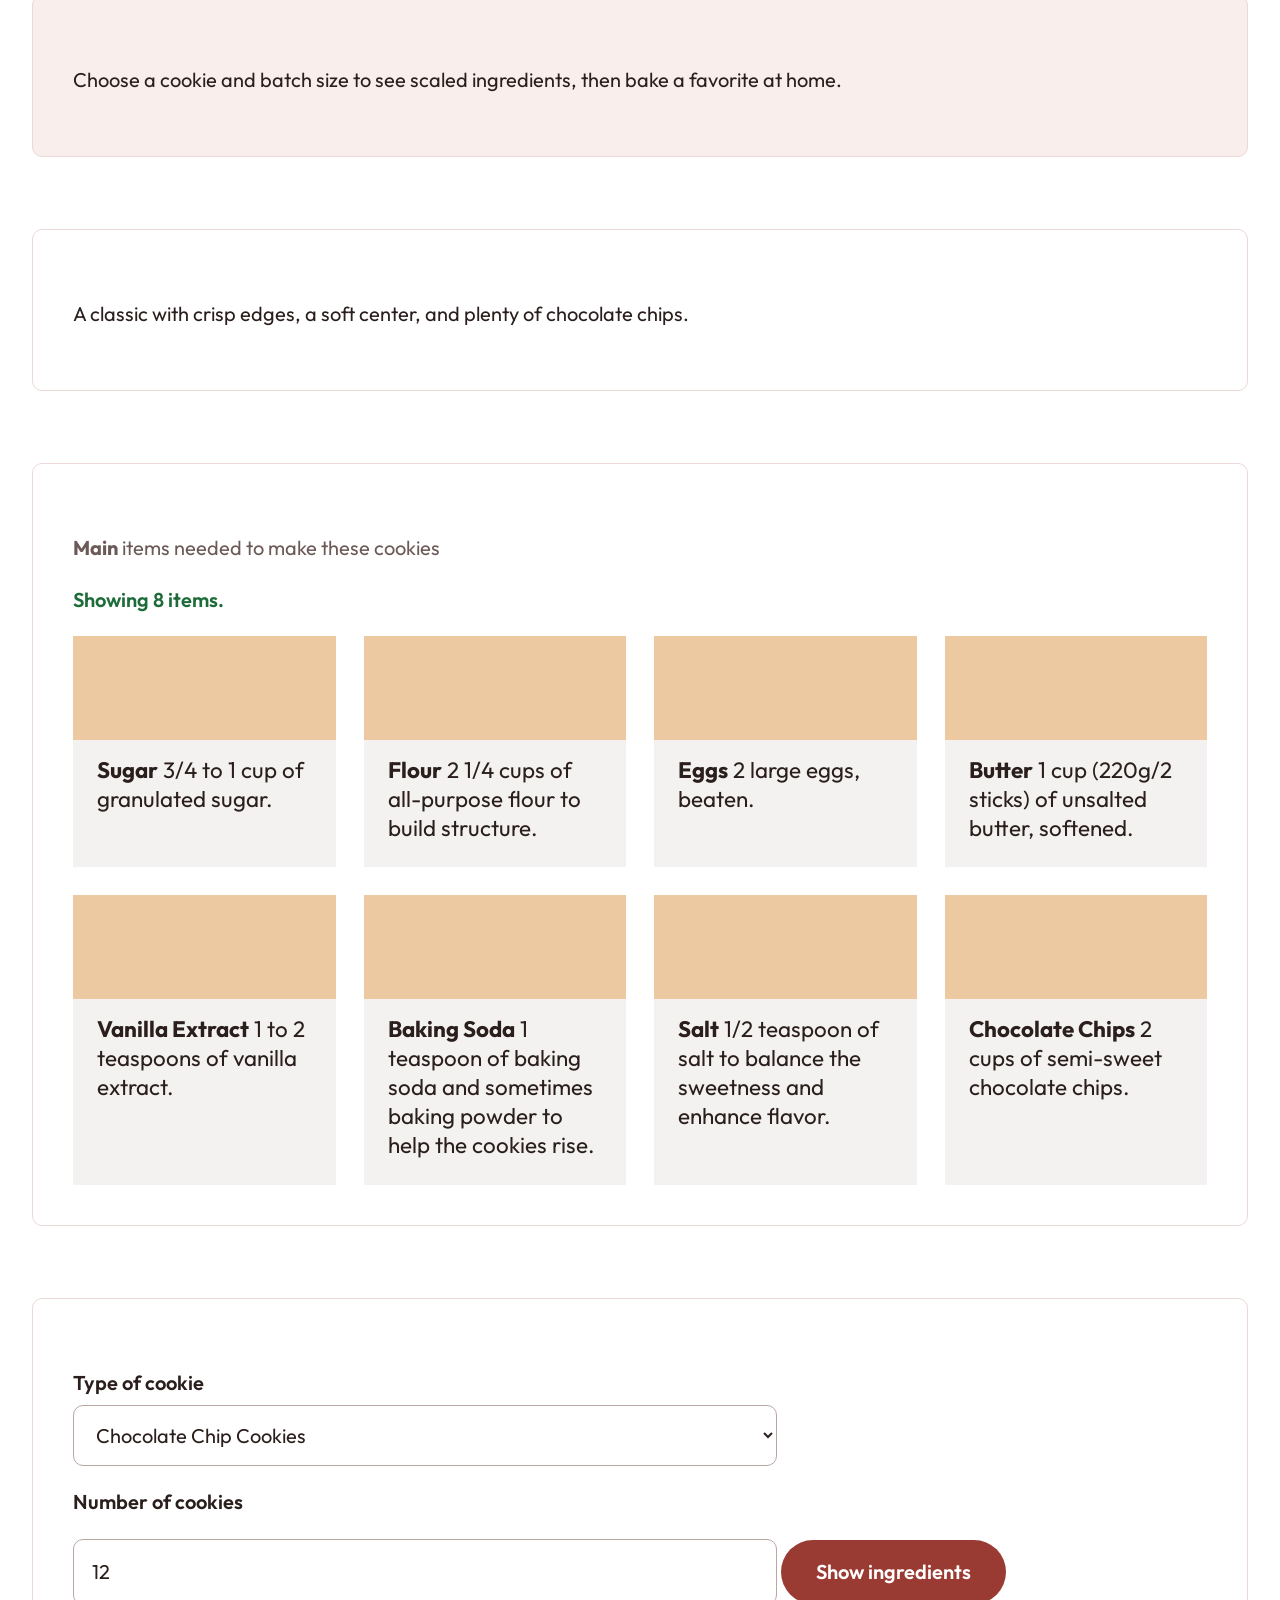
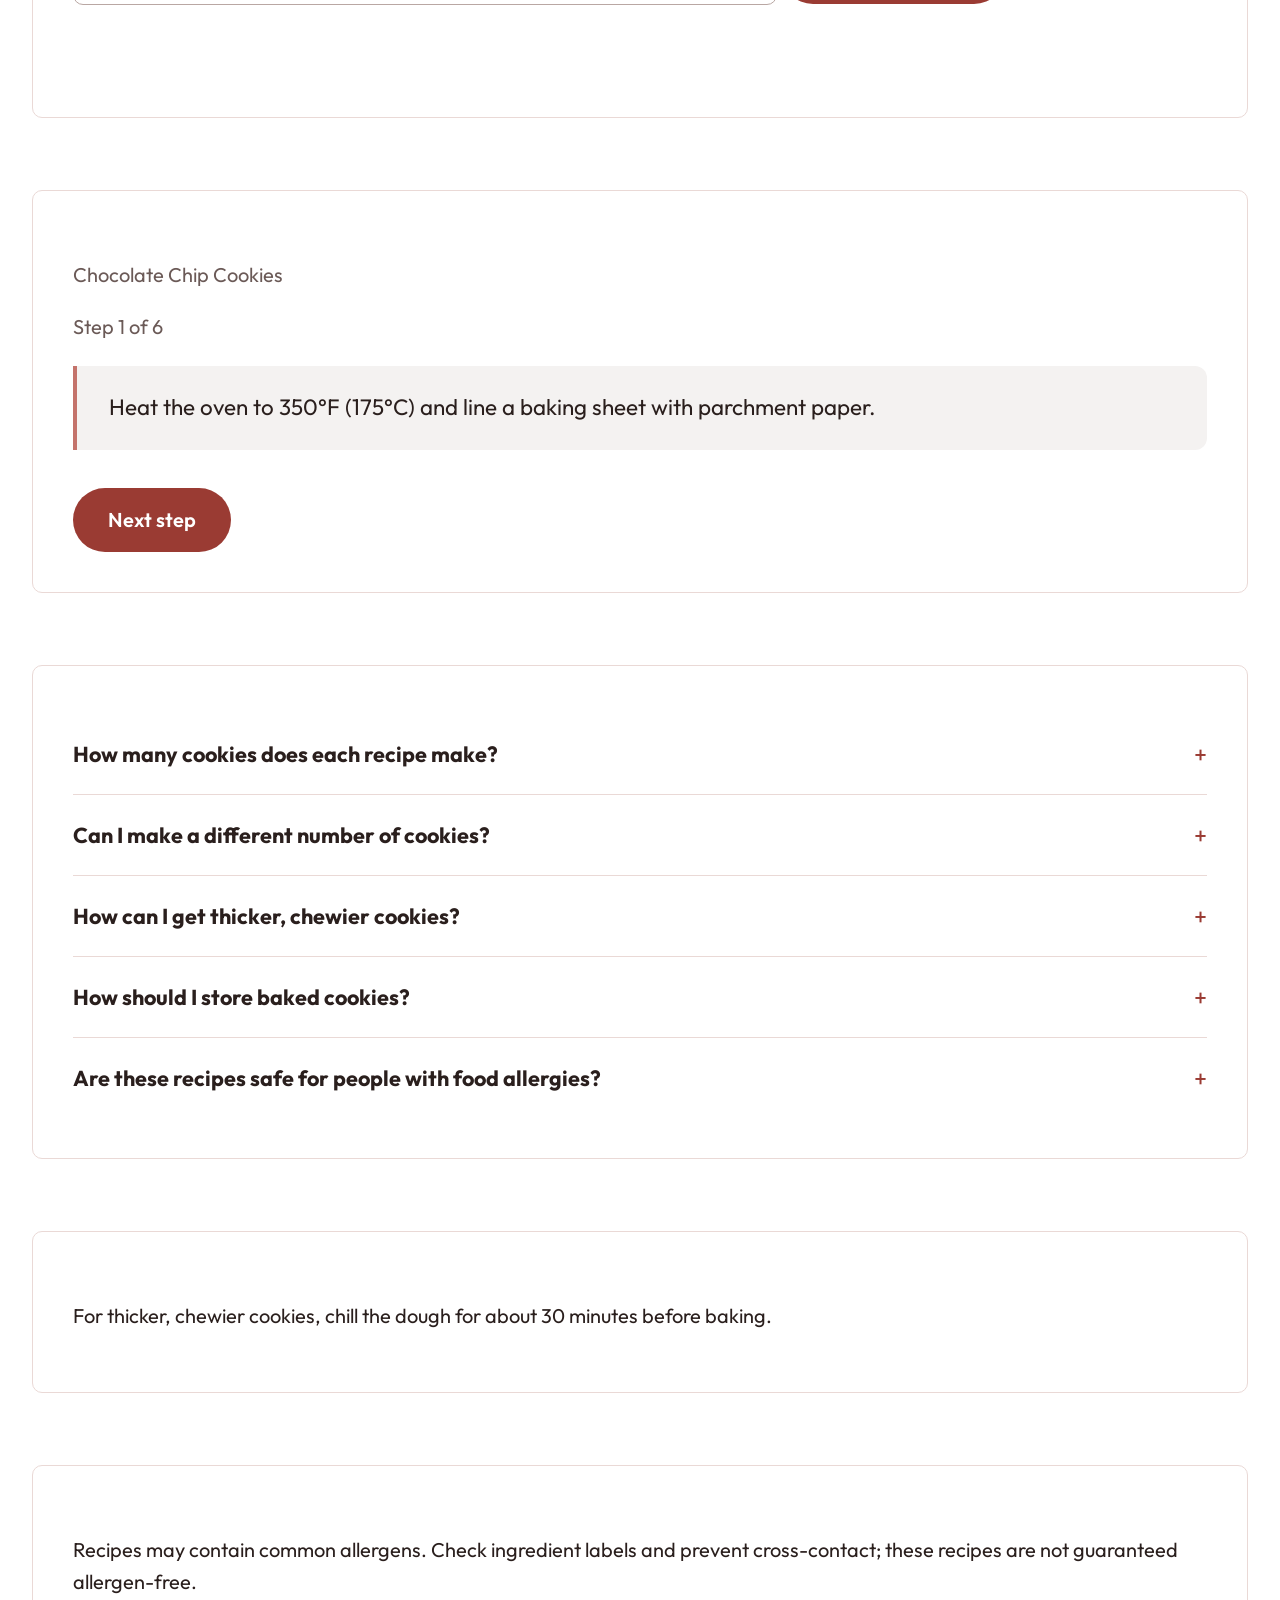
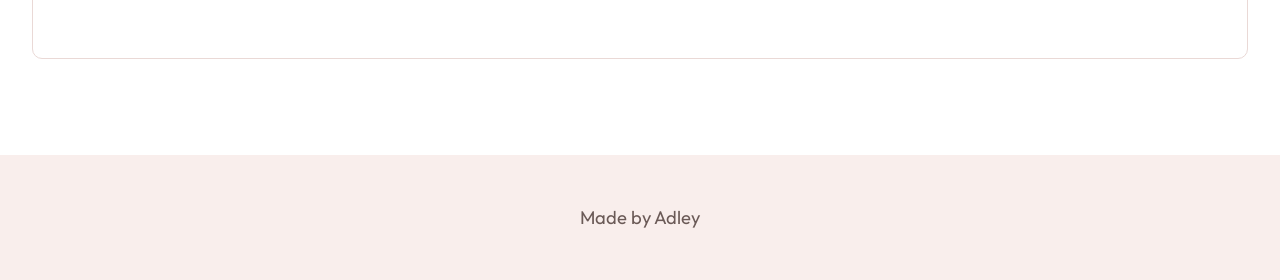
==== commit 757ef3ea: "New design" ====
--- a/index.html
+++ b/index.html
@@ -4,9 +4,12 @@
   <!-- Set the page encoding, responsive layout, title, and browser tab icon. -->
   <meta charset="UTF-8">
   <meta name="viewport" content="width=device-width, initial-scale=1">
-  <title></title>
+  <title>Cookies</title>
   <link rel="icon" href="data:,">
-  <!-- Load the shared practice styles first, then this page's styles. -->
+  <!-- Load the Outfit font, the shared practice styles, then this page's styles. -->
+  <link rel="preconnect" href="https://fonts.googleapis.com">
+  <link rel="preconnect" href="https://fonts.gstatic.com" crossorigin>
+  <link href="https://fonts.googleapis.com/css2?family=Outfit:wght@400;600;700&display=swap" rel="stylesheet">
   <link rel="stylesheet" href="practice/practice.css">
   <link rel="stylesheet" href="style.css">
 </head>
@@ -14,40 +17,125 @@
   <!-- Let keyboard users skip directly to the main page content. -->
   <a class="skip-link" href="#main">Skip to the main content</a>
 
-  <!-- Introduce the cookie recipe site. -->
-  <header>
-    <h1 data-scroll-reveal>Cookies</h1>
-    <p class="note" data-scroll-reveal>Discover our delicious cookie recipes and baking tips.</p>
-    <nav class="site-nav" aria-label="Main navigation">
-      <a href="cookie-store.html">Cookie store</a>
-    </nav>
+  <!-- Announce the cookie store in a pink promo bar. -->
+  <div class="promo">
+    <span>Fresh-baked cookies, delivered</span>
+    <a href="cookie-store.html">ORDER TODAY!</a>
+  </div>
+
+  <header class="site-header">
+    <!-- Brand, main navigation, and search/menu buttons on one bar. -->
+    <div class="topbar">
+      <a class="brand" href="#">COOKIES</a>
+      <ul class="nav">
+        <li class="nav-item"><a class="nav-link active" aria-current="page" href="#">All Cookies</a></li>
+        <li class="nav-item"><a class="nav-link" href="#featured">Featured</a></li>
+        <li class="nav-item"><a class="nav-link" href="#bake-now">Bake Now!</a></li>
+        <li class="nav-item"><a class="nav-link" href="#faq">FAQs</a></li>
+        <li class="nav-item"><a class="nav-link" href="cookie-store.html">Cookie Store</a></li>
+      </ul>
+      <div class="icon-buttons">
+        <button class="icon-btn" type="button" aria-label="Search">
+          <svg viewBox="0 0 24 24" width="22" height="22" fill="none" stroke="currentColor" stroke-width="2.2" stroke-linecap="round" aria-hidden="true"><circle cx="11" cy="11" r="6.5"/><path d="M16 16l4.5 4.5"/></svg>
+        </button>
+        <button class="icon-btn" type="button" aria-label="Menu">
+          <svg viewBox="0 0 24 24" width="22" height="22" fill="none" stroke="currentColor" stroke-width="2.2" stroke-linecap="round" aria-hidden="true"><path d="M4 7h16M4 12h16M4 17h16"/></svg>
+        </button>
+      </div>
+    </div>
+
+    <!-- Introduce the cookie recipe site. -->
+    <div class="hero">
+      <div class="hero-inner">
+        <div class="hero-text">
+          <p class="crumbs"><a href="#">Desserts</a> · Cookies</p>
+          <div class="title-row">
+            <span class="title-icon" aria-hidden="true">🍪</span>
+            <h1 data-scroll-reveal>Cookies</h1>
+          </div>
+          <p class="note" data-scroll-reveal>Welcome to our cookie corner! Whether you crave a classic <a href="#featured">chocolate chip cookie</a> with crisp edges and a gooey center, or you want to try something new, you will find a recipe here to match your mood. Pick a cookie and a batch size in the <a href="#bake-now">Bake Now!</a> section, follow the simple steps, and have a warm tray ready before you know it. New bakers and seasoned pros are both welcome.</p>
+        </div>
+        <!-- Tilted photo frame: put your cookie image where the comment is. -->
+        <div class="hero-photo">
+          <!-- <img src="your-cookie-photo.jpg" alt="Cookies cooling on a rack"> -->
+          <div class="hero-photo-blank"></div>
+        </div>
+      </div>
+    </div>
   </header>
 
   <!-- Hold the main recipe information and interactive cards. -->
   <main id="main">
-    <!-- Welcome visitors and explain what the recipe picker does. -->
-    <section class="card" aria-labelledby="welcome-title" data-scroll-reveal>
-      <h2 id="welcome-title" data-scroll-reveal>Welcome, cookie lovers!</h2>
-      <p data-scroll-reveal>Choose a cookie and batch size to see scaled ingredients, then bake a favorite at home.</p>
-    </section>
-
-    <!-- Highlight the featured chocolate chip recipe. -->
-    <section class="card" aria-labelledby="featured-title" data-scroll-reveal>
-      <h2 id="featured-title" data-scroll-reveal>Featured: Chocolate Chip Cookies</h2>
-      <p data-scroll-reveal>A classic with crisp edges, a soft center, and plenty of chocolate chips.</p>
+    <!-- Show the most popular cookie recipes as a row of photo cards. -->
+    <section class="card popular" id="popular" aria-labelledby="popular-title">
+      <h2 id="popular-title">Most Popular Cookies</h2>
+      <ul class="popular-grid">
+        <li>
+          <a class="popular-card" href="#">
+            <!-- Put your photo here: <img src="your-photo.jpg" alt="The Best Sugar Cookies"> -->
+            <span class="popular-img"></span>
+            <span class="popular-title">The Best Sugar Cookies</span>
+          </a>
+        </li>
+        <li>
+          <a class="popular-card" href="#">
+            <!-- Put your photo here: <img src="your-photo.jpg" alt="Chewy Chocolate Chip Cookies"> -->
+            <span class="popular-img"></span>
+            <span class="popular-title">Chewy Chocolate Chip Cookies</span>
+          </a>
+        </li>
+        <li>
+          <a class="popular-card" href="#">
+            <!-- Put your photo here: <img src="your-photo.jpg" alt="Soft and Chewy Oatmeal Raisin Cookies"> -->
+            <span class="popular-img"></span>
+            <span class="popular-title">Soft &amp; Chewy Oatmeal Raisin Cookies</span>
+          </a>
+        </li>
+        <li>
+          <a class="popular-card" href="#">
+            <!-- Put your photo here: <img src="your-photo.jpg" alt="Double Chocolate Chip Cookies Recipe"> -->
+            <span class="popular-img"></span>
+            <span class="popular-title">Double Chocolate Chip Cookies Recipe</span>
+          </a>
+        </li>
+        <li>
+          <a class="popular-card" href="#">
+            <!-- Put your photo here: <img src="your-photo.jpg" alt="Chewy Oatmeal Chocolate Chip Cookies"> -->
+            <span class="popular-img"></span>
+            <span class="popular-title">Chewy Oatmeal Chocolate Chip Cookies</span>
+          </a>
+        </li>
+        <li>
+          <a class="popular-card" href="#">
+            <!-- Put your photo here: <img src="your-photo.jpg" alt="Soft and Thick Snickerdoodles"> -->
+            <span class="popular-img"></span>
+            <span class="popular-title">Soft &amp; Thick Snickerdoodles</span>
+          </a>
+        </li>
+      </ul>
+    </section>
+
+    <section class="card" id="welcome" aria-labelledby="welcome-title" data-scroll-reveal>
+      <h2 id="welcome-title">Welcome, cookie lovers!</h2>
+      <p>Choose a cookie and batch size to see scaled ingredients, then bake a favorite at home.</p>
+    </section>
+
+    <section class="card" id="featured" aria-labelledby="featured-title" data-scroll-reveal>
+      <h2 id="featured-title">Featured: Chocolate Chip Cookies</h2>
+      <p>A classic with crisp edges, a soft center, and plenty of chocolate chips.</p>
     </section>
 
     <!-- Provide an asynchronously populated list of baking items and its status. -->
     <section class="card" aria-labelledby="items-title" data-scroll-reveal>
-      <h2 id="items-title" data-scroll-reveal>Items</h2>
-      <p class="note" data-scroll-reveal><b>Main </b>items needed to make these cookies</p>
+      <h2 id="items-title">Items</h2>
+      <p class="note"><b>Main </b>items needed to make these cookies</p>
       <p id="items-status" class="status" role="status" aria-live="polite"></p>
       <ul id="items-list" class="list"></ul>
     </section>
 
     <!-- Let visitors choose a recipe and batch size, then show scaled ingredients. -->
-    <section class="card" aria-labelledby="cookie-title" data-scroll-reveal>
-      <h2 id="cookie-title" data-scroll-reveal>Choose a cookie</h2>
+    <section class="card" id="bake-now" aria-labelledby="cookie-title" data-scroll-reveal>
+      <h2 id="cookie-title">Choose a cookie</h2>
       <form id="cookie-form">
         <label for="cookie-type">Type of cookie</label>
         <select id="cookie-type"></select>
@@ -65,17 +153,15 @@
     <section class="card" aria-labelledby="procedure-title" data-scroll-reveal>
       <h2 id="procedure-title">Cookie-making steps</h2>
       <p id="procedure-cookie-name" class="note"></p>
-      <!-- Announce the current instruction and progress to assistive technology. -->
       <div id="procedure-content" aria-live="polite" aria-atomic="true">
         <p id="procedure-progress" class="note"></p>
         <p id="procedure-step" class="procedure-step"></p>
       </div>
-      <!-- Advance to the next instruction; JavaScript disables this at the end. -->
       <button id="next-procedure-step" type="button">Next step</button>
     </section>
 
     <!-- Provide expandable answers to common recipe and baking questions. -->
-    <section class="card faq-card" aria-labelledby="faq-title" data-scroll-reveal>
+    <section class="card faq-card" id="faq" aria-labelledby="faq-title" data-scroll-reveal>
       <h2 id="faq-title">Frequently asked questions</h2>
       <div class="faq-list">
         <details class="faq-item">
@@ -101,20 +187,17 @@
       </div>
     </section>
 
-    <!-- Share a general baking tip. -->
     <section class="card" aria-labelledby="tip-title" data-scroll-reveal>
-      <h2 id="tip-title" data-scroll-reveal>Baking tip</h2>
-      <p data-scroll-reveal>For thicker, chewier cookies, chill the dough for about 30 minutes before baking.</p>
-    </section>
-
-    <!-- Remind visitors to check ingredients for allergens and cross-contact. -->
+      <h2 id="tip-title">Baking tip</h2>
+      <p>For thicker, chewier cookies, chill the dough for about 30 minutes before baking.</p>
+    </section>
+
     <section class="card" aria-labelledby="allergy-title" data-scroll-reveal>
-      <h2 id="allergy-title" data-scroll-reveal>Allergy reminder</h2>
-      <p data-scroll-reveal>Recipes may contain common allergens. Check ingredient labels and prevent cross-contact; these recipes are not guaranteed allergen-free.</p>
+      <h2 id="allergy-title">Allergy reminder</h2>
+      <p>Recipes may contain common allergens. Check ingredient labels and prevent cross-contact; these recipes are not guaranteed allergen-free.</p>
     </section>
   </main>
 
-  <!-- Display the site credit. -->
   <footer>
     <p>Made by Adley</p>
   </footer>
--- a/style.css
+++ b/style.css
@@ -1,380 +1,507 @@
+/* ---------- Tokens ---------- */
 :root {
-  --text: #2b211c;
-  --muted: #5b493f;
-  --accent: #78351c;
-  --border: #e2d2c3;
+  --ink: #2a1f1d;
+  --muted: #6b5a57;
+  --blush: #f2d6d2;      /* promo bar + accents */
+  --blush-soft: #f9eeec; /* hero + page tint */
+  --rose: #c4736b;       /* icons, bullets */
+  --berry: #9a3b33;      /* links + headings accent */
+  --berry-dark: #6f2620;
+  --card: #f4f2f1;       /* soft grey recipe cards */
+  --line: #ead9d6;
   --ok: #1e6b3a;
   --error: #a4161a;
   --focus: #174ea6;
-}
-
-* {
-  box-sizing: border-box;
-}
+  --font: "Outfit", "Segoe UI", Arial, sans-serif;
+}
+
+* { box-sizing: border-box; }
+html { scroll-behavior: smooth; scroll-padding-top: 6rem; }
 
 body {
   margin: 0;
-  font-family: Arial, Helvetica, sans-serif;
-  color: var(--text);
+  font-family: var(--font);
+  font-size: 1.25rem;
   line-height: 1.6;
-  background: linear-gradient(180deg, #f5e8d9 0, #fffaf5 30rem, #f7eee5 100%);
-}
-
-header,
-main,
-footer {
-  max-width: 960px;
+  color: var(--ink);
+  background: #fff;
+}
+
+p { font-family: inherit; font-size: 1.25rem; }
+a { color: var(--berry); font-weight: 600; text-underline-offset: 0.2em; }
+a:hover { color: var(--berry-dark); }
+
+/* ---------- Promo bar with scalloped edge ---------- */
+.promo {
+  position: relative;
+  padding: 1.1rem 1rem 1.9rem;
+  text-align: center;
+  background: var(--blush);
+  font-size: 1.9rem;
+  font-weight: 600;
+}
+.promo::after {
+  content: "";
+  position: absolute;
+  left: 0; right: 0; bottom: -1px;
+  height: 14px;
+  background:
+    radial-gradient(circle at 10px 0, transparent 9px, #fff 10px) 0 0 / 20px 14px repeat-x;
+}
+.promo span { margin-right: 0.75rem; }
+.promo a {
+  display: inline-block;
+  padding: 0.4rem 1.1rem;
+  color: #fff;
+  background: #000;
+  border-radius: 999px;
+  font-size: 1.05rem;
+  font-weight: 700;
+  text-decoration: none;
+  vertical-align: middle;
+}
+.promo a:hover { background: var(--berry-dark); color: #fff; }
+
+/* ---------- Header + navigation ---------- */
+.site-header { background: #fff; }
+.site-header .topbar { position: relative; }
+
+.topbar {
+  display: flex;
+  align-items: center;
+  justify-content: space-between;
+  gap: 1.5rem;
+  flex-wrap: wrap;
+  max-width: 1500px;
   margin: 0 auto;
-  padding: 1rem;
-}
-
-h1 {
-  margin: 0.5rem 0;
-  font-size: clamp(2rem, 5vw, 3rem);
-  line-height: 1.15;
-  color: #fff;
-  -webkit-text-stroke: 2px #000000;
-}
-
-h2 {
-  margin-top: 0;
-  font-size: 1.4rem;
-  color: var(--accent);
-}
-
-.note,
-footer {
-  color: var(--muted);
-}
-
-header {
-  color: #fff;
-  background: linear-gradient(120deg, #392016, #71351e 62%, #914922);
-  border-radius: 0 0 1.5rem 1.5rem;
-  box-shadow: 0 0.75rem 1.75rem rgb(57 32 22 / 18%);
-  margin-bottom: 1.25rem;
-}
-
-header .note {
-  color: #f8e9dc;
-}
-
-/* Keep navigation links together and readable in the dark page header. */
-.site-nav {
+  padding: 1.1rem 2rem;
+}
+
+.brand {
+  font-size: 2.2rem;
+  font-weight: 700;
+  letter-spacing: 0.12em;
+  color: var(--ink);
+  text-decoration: none;
+  white-space: nowrap;
+}
+.brand::before {
+  content: "";
+  display: inline-block;
+  width: 1.1rem; height: 1.6rem;
+  margin-right: 0.6rem;
+  vertical-align: -0.3rem;
+  background:
+    linear-gradient(60deg, transparent 44%, #b98a62 44% 62%, transparent 62%) 0 0 / 60% 60% no-repeat,
+    linear-gradient(-20deg, transparent 40%, #d98c85 40% 60%, transparent 60%) 100% 100% / 60% 70% no-repeat,
+    linear-gradient(0deg, transparent 20%, #5ab0a8 20% 40%, transparent 40%) 100% 0 / 12% 50% no-repeat;
+}
+.brand:hover { color: var(--berry); }
+
+.site-header .nav {
   display: flex;
   flex-wrap: wrap;
-  gap: 0.75rem;
-  margin-top: 0.75rem;
-}
-
-.site-nav a {
-  color: #fff;
-}
-
-a {
-  color: var(--accent);
+  align-items: center;
+  gap: 0.5rem 2.5rem;
+  margin: 0;
+  padding: 0;
+  list-style: none;
+}
+.site-header .nav .nav-item { margin: 0; }
+.site-header .nav .nav-link {
+  display: block;
+  padding: 0.25rem 0.1rem;
+  color: var(--ink);
+  font-size: 1.25rem;
+  font-weight: 400;
+  text-decoration: underline;
+  text-decoration-thickness: 1px;
+  text-underline-offset: 0.3em;
+}
+.site-header .nav .nav-link:hover,
+.site-header .nav .nav-link.active {
+  color: var(--berry);
   font-weight: 600;
-  text-underline-offset: 0.18em;
-}
-
-a:hover {
-  color: #51200f;
-}
-
+}
+/* small round icon above each link, like a category tab */
+.site-header .nav .nav-link::before {
+  display: block;
+  margin-bottom: 0.1rem;
+  text-align: center;
+  font-size: 1.7rem;
+  text-decoration: none;
+}
+.site-header .nav li:nth-child(1) .nav-link::before { content: "🍪"; }
+.site-header .nav li:nth-child(2) .nav-link::before { content: "⭐"; }
+.site-header .nav li:nth-child(3) .nav-link::before { content: "🥣"; }
+.site-header .nav li:nth-child(4) .nav-link::before { content: "💬"; }
+
+
+/* ---------- Hero ---------- */
+.hero {
+  background: var(--blush-soft);
+  box-shadow: inset 0 0.6rem 0.8rem -0.6rem rgb(0 0 0 / 8%);
+}
+.hero-inner {
+  display: grid;
+  grid-template-columns: 1.15fr 1fr;
+  align-items: center;
+  gap: 3rem;
+  max-width: 1500px;
+  margin: 0 auto;
+  padding: 3.5rem 2rem 4.5rem;
+  text-align: left;
+}
+
+.crumbs { margin: 0 0 1.5rem; font-size: 1.1rem; color: var(--muted); }
+.crumbs a { color: var(--ink); font-weight: 400; }
+
+h1 {
+  display: inline-block;
+  margin: 0 0 1.5rem;
+  padding-bottom: 0.2rem;
+  font-size: clamp(2.6rem, 5vw, 4rem);
+  font-weight: 400;
+  line-height: 1.15;
+  color: var(--ink);
+  border-bottom: 1px solid var(--rose);
+  -webkit-text-stroke: 0;
+}
+.hero .note { max-width: 46rem; margin: 0; font-size: 1.35rem; color: var(--ink); }
+
+
+/* ---------- Main content ---------- */
+main {
+  max-width: 1500px;
+  margin: 0 auto;
+  padding: 3rem 2rem 1rem;
+}
+
+h2 {
+  margin: 0 0 0.75rem;
+  font-size: 2rem;
+  font-weight: 600;
+  color: var(--ink);
+}
+.note { color: var(--muted); }
+
+/* Section card with a pink "tab" title, like the Most Popular block */
 .card {
-  background: #fffdfb;
-  border: 1px solid var(--border);
-  border-top: 4px solid #c97b48;
-  border-radius: 14px;
-  padding: 1.25rem 1.5rem;
-  box-shadow: 0 0.4rem 1.25rem rgb(73 45 29 / 8%);
-  transition: box-shadow 180ms ease, border-color 180ms ease;
-}
-
-.card:hover,
-.card:focus-within {
-  border-color: #c99a78;
-  box-shadow: 0 0.65rem 1.5rem rgb(73 45 29 / 14%);
-}
-
-main > .card:first-child {
-  background: #fff8ee;
-}
-
-main > .card:nth-of-type(2) {
-  background: #f2dfca;
-  border-top-color: var(--accent);
-}
-
-label {
+  position: relative;
+  margin-top: 4.5rem;
+  padding: 3rem 2.5rem 2.5rem;
+  background: #fff;
+  border: 1px solid var(--line);
+}
+.card > h2:first-child {
+  position: absolute;
+  left: -1px;
+  top: -3.4rem;
+  margin: 0;
+  padding: 0.7rem 1.75rem;
+  background: var(--blush);
+  font-size: 1.75rem;
+}
+.card > h2:first-child::before { content: "🍪 "; font-size: 1.4rem; }
+.card:hover, .card:focus-within { border-color: #d9aaa4; }
+
+#welcome { background: var(--blush-soft); }
+#featured p { max-width: 60rem; }
+
+/* ---------- Items list: tiles like recipe cards ---------- */
+.list {
+  margin: 1rem 0 0;
+  padding: 0;
+  list-style: none;
+  display: grid;
+  grid-template-columns: repeat(auto-fill, minmax(260px, 1fr));
+  gap: 1.75rem;
+}
+.list > li {
   display: block;
-  margin-top: 0.75rem;
-  font-weight: 700;
-}
+  min-height: 12rem;
+  padding: 7.5rem 1.5rem 1.5rem;
+  background: linear-gradient(180deg, #ecc9a0 0 6.5rem, var(--card) 6.5rem);
+  font-size: 1.4rem;
+  line-height: 1.3;
+}
+.list > li::before { content: none; }
+
+/* ---------- Forms ---------- */
+label { display: block; margin-top: 1.25rem; margin-bottom: 0.4rem; font-size: 1.25rem; font-weight: 600; }
 
 #cookie-type,
-#quantity {
+#quantity,
+.store-form input,
+.store-form textarea {
   width: 100%;
-  padding: 0.7rem 0.75rem;
-  font-size: 1rem;
-  color: var(--text);
-  border: 1px solid #86776e;
-  border-radius: 8px;
+  max-width: 44rem;
+  padding: 1rem 1.1rem;
+  font: inherit;
+  color: var(--ink);
   background: #fff;
-}
+  border: 1px solid #b9a7a3;
+  border-radius: 10px;
+}
+.store-form textarea { resize: vertical; }
 
 @supports (appearance: base-select) {
-  #cookie-type {
-    appearance: base-select;
-  }
-
+  #cookie-type { appearance: base-select; }
   #cookie-type::picker(select) {
     appearance: base-select;
-    border: 1px solid #86776e;
+    border: 1px solid #b9a7a3;
     border-radius: 12px;
     overflow: clip;
   }
 }
 
-/* Emphasize the single instruction currently shown in the procedure card. */
+button {
+  margin-top: 1rem;
+  padding: 1rem 2.2rem;
+  font: inherit;
+  font-size: 1.25rem;
+  font-weight: 600;
+  color: #fff;
+  background: var(--berry);
+  border: 0;
+  border-radius: 999px;
+  cursor: pointer;
+  transition: background-color 160ms ease;
+}
+button:hover { background: var(--berry-dark); }
+button:active { background: #54191a; }
+button:disabled { opacity: 0.55; cursor: not-allowed; }
+
+/* ---------- Procedure ---------- */
 .procedure-step {
-  padding: 1rem;
-  background: #fff8ee;
-  border-left: 4px solid #c97b48;
-  border-radius: 0 10px 10px 0;
-}
-
-/* Arrange product cards in responsive columns. */
+  padding: 1.5rem 2rem;
+  font-size: 1.4rem;
+  background: var(--card);
+  border-left: 4px solid var(--rose);
+  border-radius: 0 12px 12px 0;
+}
+
+/* ---------- FAQ ---------- */
+.faq-item + .faq-item { border-top: 1px solid var(--line); }
+.faq-item summary {
+  display: flex;
+  align-items: center;
+  justify-content: space-between;
+  gap: 1rem;
+  padding: 1.3rem 0;
+  font-size: 1.35rem;
+  cursor: pointer;
+  list-style: none;
+}
+.faq-item summary::-webkit-details-marker { display: none; }
+.faq-item summary::after { content: "+"; color: var(--berry); font-size: 1.5rem; }
+.faq-item[open] summary::after { content: "–"; }
+.faq-item summary:hover { color: var(--berry); }
+.faq-item p { margin: 0 0 1rem; }
+
+/* ---------- Store (cookie-store.html) ---------- */
 .store-products {
   display: grid;
-  grid-template-columns: repeat(auto-fit, minmax(min(100%, 220px), 1fr));
-  gap: 1rem;
-}
-
+  grid-template-columns: repeat(auto-fit, minmax(min(100%, 280px), 1fr));
+  gap: 1.75rem;
+}
 .store-product {
   display: flex;
   flex-direction: column;
   align-items: flex-start;
-  padding: 1rem;
-  background: #fff8ee;
-  border: 1px solid var(--border);
-  border-radius: 12px;
-}
-
-.store-product h3 {
-  margin: 0;
-  color: var(--accent);
-}
-
-.store-product p {
-  margin: 0.5rem 0;
-}
-
-.store-product-price {
-  font-weight: 700;
-}
-
-/* Style the selected order and its quantity controls. */
-.store-cart {
-  padding: 0;
-  list-style: none;
-}
-
+  padding: 1.5rem;
+  background: var(--card);
+}
+.store-product h3 { margin: 0; font-size: 1.5rem; font-weight: 600; }
+.store-product p { margin: 0.5rem 0; }
+.store-product-price { font-weight: 700; color: var(--berry); }
+.store-cart { padding: 0; list-style: none; }
 .store-cart-item {
   display: flex;
   align-items: center;
   justify-content: space-between;
   gap: 1rem;
   padding: 0.75rem 0;
-  border-bottom: 1px solid var(--border);
-}
-
-.store-quantity-controls {
-  display: flex;
-  align-items: center;
-  gap: 0.5rem;
-}
-
-.store-quantity-controls button {
-  min-width: 2.5rem;
-  margin-top: 0;
-  padding: 0.35rem 0.65rem;
-}
-
-.store-total {
-  font-weight: 700;
-  font-size: 1.15rem;
-}
-
-/* Visually distinguish the checkout privacy notice. */
+  border-bottom: 1px solid var(--line);
+}
+.store-quantity-controls { display: flex; align-items: center; gap: 0.5rem; }
+.store-quantity-controls button { min-width: 2.5rem; margin-top: 0; padding: 0.35rem 0.7rem; }
+.store-total { font-weight: 700; font-size: 1.15rem; }
 .store-disclaimer {
-  padding: 0.75rem;
-  background: #fff8ee;
-  border-left: 4px solid #c97b48;
-}
-
-/* Make checkout fields match the rest of the site's form controls. */
-.store-form input,
-.store-form textarea {
-  width: 100%;
-  padding: 0.7rem 0.75rem;
-  color: var(--text);
-  font: inherit;
-  border: 1px solid #86776e;
-  border-radius: 8px;
-  background: #fff;
-}
-
-.store-form textarea {
-  resize: vertical;
-}
-
-button:disabled {
-  opacity: 0.6;
-  cursor: not-allowed;
-}
-
-button {
-  margin-top: 1rem;
-  padding: 0.7rem 1.1rem;
-  color: #fff;
-  background: #713019;
-  border: 0;
-  border-radius: 8px;
-  font-size: 1rem;
-  font-weight: 700;
-  cursor: pointer;
-  transition: background-color 180ms ease, box-shadow 180ms ease;
-}
-
-button:hover {
-  background: #51200f;
-  box-shadow: 0 0.25rem 0.65rem rgb(57 32 22 / 22%);
-}
-
-button:active {
-  background: #3b190e;
-}
-
-.faq-item + .faq-item {
-  border-top: 1px solid var(--border);
-}
-
-.faq-item summary {
-  display: flex;
-  align-items: center;
-  justify-content: space-between;
-  gap: 1rem;
-  padding: 0.9rem 0;
-  cursor: pointer;
-  list-style: none;
-}
-
-.faq-item summary::-webkit-details-marker {
-  display: none;
-}
-
-.faq-item summary::after {
-  content: '+';
-  color: var(--accent);
-  font-size: 1.4rem;
-  font-weight: bold;
-}
-
-.faq-item[open] summary::after {
-  content: '-';
-}
-
-.faq-item p {
-  margin: 0 0 1rem;
-}
-
-.faq-item summary:hover {
-  color: #51200f;
+  padding: 0.75rem 1rem;
+  background: var(--blush-soft);
+  border-left: 4px solid var(--rose);
+}
+
+/* ---------- Status messages ---------- */
+.status { min-height: 1.6em; font-weight: 600; }
+.status[data-kind="loading"],
+.status[data-kind="empty"] { color: var(--muted); }
+.status[data-kind="ok"] { color: var(--ok); }
+.status[data-kind="error"] { color: var(--error); }
+
+/* ---------- Footer ---------- */
+footer {
+  margin-top: 5rem;
+  padding: 3rem 2rem;
+  text-align: center;
+  color: var(--muted);
+  background: var(--blush-soft);
+}
+footer p { margin: 0; font-size: 1.15rem; }
+
+/* ---------- Accessibility + motion ---------- */
+.skip-link { position: absolute; left: -999px; }
+.skip-link:focus { left: 1rem; top: 1rem; z-index: 10; padding: 0.5rem; background: #fff; }
+
+a:focus-visible, button:focus-visible, input:focus-visible,
+select:focus-visible, textarea:focus-visible, .faq-item summary:focus-visible {
+  outline: 3px solid var(--focus);
+  outline-offset: 2px;
 }
 
 html.scroll-reveal-enabled [data-scroll-reveal] {
   opacity: 0;
-  transform: translateY(1.25rem);
-  transition: opacity 600ms ease, transform 600ms ease;
-}
-
-html.scroll-reveal-enabled [data-scroll-reveal].is-visible {
-  opacity: 1;
-  transform: translateY(0);
-}
+  transform: translateY(1rem);
+  transition: opacity 500ms ease, transform 500ms ease;
+}
+html.scroll-reveal-enabled [data-scroll-reveal].is-visible { opacity: 1; transform: none; }
 
 @media (prefers-reduced-motion: reduce) {
-  html.scroll-reveal-enabled [data-scroll-reveal] {
-    opacity: 1;
-    transform: none;
-    transition: none;
-  }
-}
-
-.skip-link {
-  position: absolute;
-  left: -999px;
-}
-
-.skip-link:focus {
-  left: 1rem;
-  top: 1rem;
-  padding: 0.5rem;
+  html { scroll-behavior: auto; }
+  html.scroll-reveal-enabled [data-scroll-reveal] { opacity: 1; transform: none; transition: none; }
+  button { transition: none; }
+}
+
+/* ---------- Responsive ---------- */
+@media (max-width: 820px) {
+  .hero-inner { grid-template-columns: 1fr; padding: 2.5rem 1.25rem 3.5rem; }
+  .hero-photo { order: -1; }
+  main { padding-inline: 1.25rem; }
+  .card { padding: 2.5rem 1.25rem 1.5rem; }
+  .promo { font-size: 1.3rem; }
+  .topbar { justify-content: center; }
+  .site-header .nav { justify-content: center; }
+}
+
+/* ---------- Most Popular Cookies row ---------- */
+.popular { padding: 2.25rem 1.75rem 1.75rem; }
+.popular-grid {
+  display: grid;
+  grid-template-columns: repeat(6, minmax(0, 1fr));
+  gap: 1.5rem;
+  margin: 0;
+  padding: 0;
+  list-style: none;
+}
+.popular-card {
+  display: flex;
+  flex-direction: column;
+  height: 100%;
+  color: var(--ink);
+  background: var(--card);
+  font-weight: 400;
+  text-decoration: none;
+}
+.popular-card:hover .popular-title { color: var(--berry); }
+.popular-img {
+  display: block;
+  width: 100%;
+  aspect-ratio: 176 / 264;   /* tall portrait photo, like the reference */
+  background: #e8e2e0;       /* blank area: fill with your own photo */
+  overflow: hidden;
+}
+.popular-card img {
+  display: block;
+  width: 100%;
+  aspect-ratio: 176 / 264;
+  object-fit: cover;
+}
+.popular-card img + .popular-img { display: none; }
+.popular-title {
+  padding: 1.25rem 1.25rem 1.75rem;
+  font-size: 1.55rem;
+  font-weight: 400;
+  line-height: 1.25;
+}
+
+@media (max-width: 1250px) {
+  .popular-grid { grid-template-columns: repeat(3, minmax(0, 1fr)); }
+}
+@media (max-width: 640px) {
+  .popular-grid { grid-template-columns: repeat(2, minmax(0, 1fr)); gap: 1rem; }
+  .popular-title { font-size: 1.2rem; padding: 1rem; }
+}
+
+/* ---------- One-bar header: nav + round icon buttons ---------- */
+/* Full-width, non-sticky header (overrides any narrow header/footer/main rules in practice.css). */
+header.site-header {
+  position: static;
+  width: 100%;
+  max-width: none;
+  margin: 0;
+  padding: 0;
+  border: 0;
+  border-radius: 0;
+  box-shadow: none;
+  background: transparent;
+}
+footer { max-width: none; width: 100%; margin-left: 0; margin-right: 0; }
+.site-header .topbar {
+  max-width: none;
+  padding: 0.9rem max(2rem, calc((100% - 1500px) / 2 + 2rem));
   background: #fff;
-}
-
-a:focus-visible,
-button:focus-visible,
-input:focus-visible,
-select:focus-visible,
-.faq-item summary:focus-visible {
-  outline: 3px solid var(--focus);
-  outline-offset: 2px;
-}
-
-.status {
-  min-height: 1.6em;
-  font-weight: bold;
-}
-
-.status[data-kind='loading'],
-.status[data-kind='empty'] {
-  color: var(--muted);
-}
-
-.status[data-kind='ok'] {
-  color: var(--ok);
-}
-
-.status[data-kind='error'] {
-  color: var(--error);
-}
-
-.list {
-  padding-left: 1.2rem;
-}
-
-.card + .card { margin-top: 1rem; }
-#question { width: 100%; max-width: 32rem; }
-
-p {
-  font-family: inherit;
-  font-size: 1.05rem;
-}
-
-footer {
-  margin-top: 1.5rem;
-  border-top: 1px solid var(--border);
-}
-
-footer p {
-  font-size: 0.95rem;
-}
-
-@media (prefers-reduced-motion: reduce) {
-  .card,
-  button {
-    transition: none;
-  }
-}+  box-shadow: 0 2px 10px rgb(60 30 25 / 10%);
+}
+.icon-buttons { display: flex; gap: 0.75rem; }
+.icon-btn {
+  display: grid;
+  place-items: center;
+  width: 3.2rem;
+  height: 3.2rem;
+  margin: 0;
+  padding: 0;
+  color: var(--ink);
+  background: #fff;
+  border: 2px solid var(--ink);
+  border-radius: 50%;
+}
+.icon-btn:hover { color: #fff; background: var(--ink); }
+.site-header .nav li:nth-child(5) .nav-link::before { content: "🛒"; }
+
+/* ---------- Hero title row + tilted photo frame ---------- */
+.title-row { display: flex; align-items: center; gap: 1rem; margin-bottom: 1.5rem; }
+.title-row h1 { margin: 0; }
+.title-icon {
+  display: grid;
+  place-items: center;
+  flex: none;
+  width: 4rem;
+  height: 4rem;
+  font-size: 1.8rem;
+  background: var(--blush);
+  border-radius: 50%;
+}
+.hero-photo {
+  justify-self: center;
+  width: min(100%, 520px);
+  aspect-ratio: 1 / 1.03;
+  padding: 0.7rem;
+  background: #fff;
+  border-radius: 14px;
+  box-shadow: 0 0.5rem 1.5rem rgb(80 40 30 / 18%);
+  transform: rotate(3deg);
+}
+.hero-photo img,
+.hero-photo-blank {
+  display: block;
+  width: 100%;
+  height: 100%;
+  border-radius: 6px;
+  object-fit: cover;
+}
+.hero-photo-blank { background: #ece6e4; }
+.hero-photo img + .hero-photo-blank { display: none; }
+
+/* Single-column hero for pages without a photo frame (cookie-store.html). */
+.hero-inner--simple { grid-template-columns: 1fr; padding-bottom: 3.5rem; }
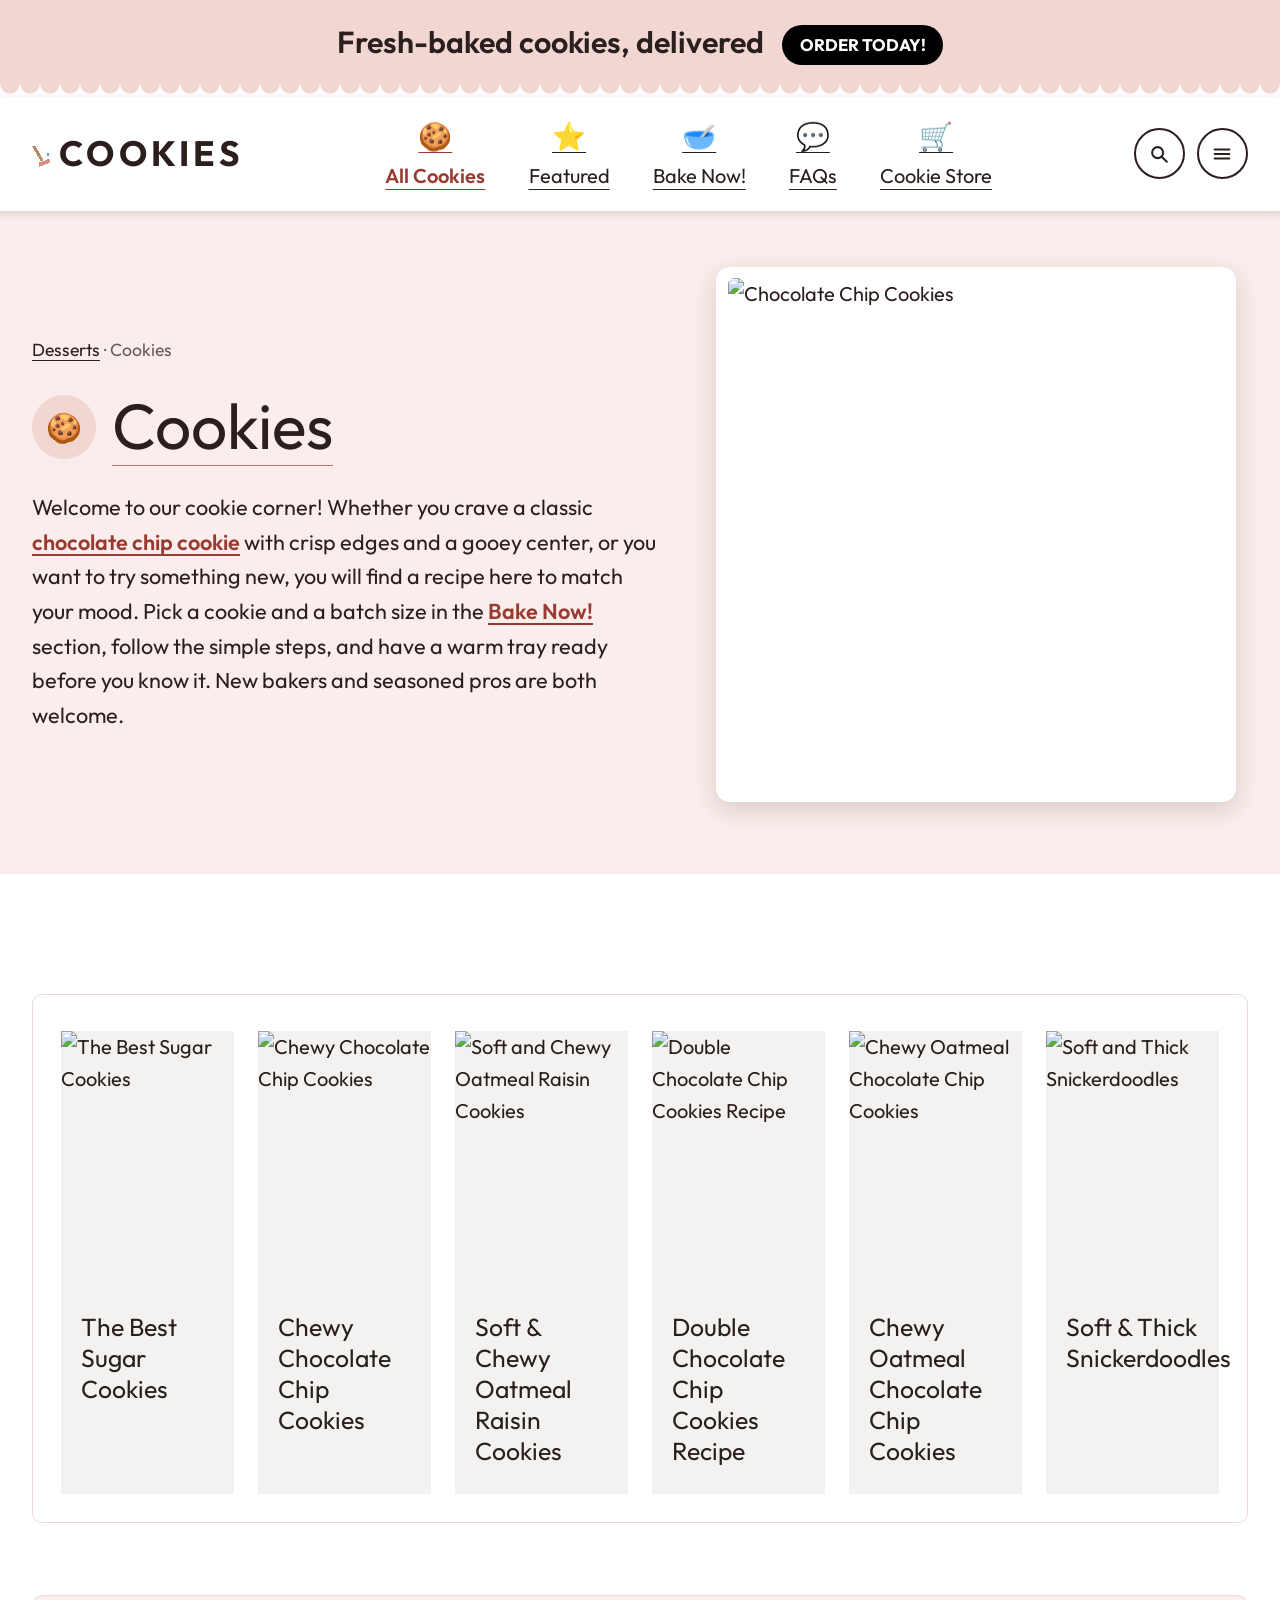
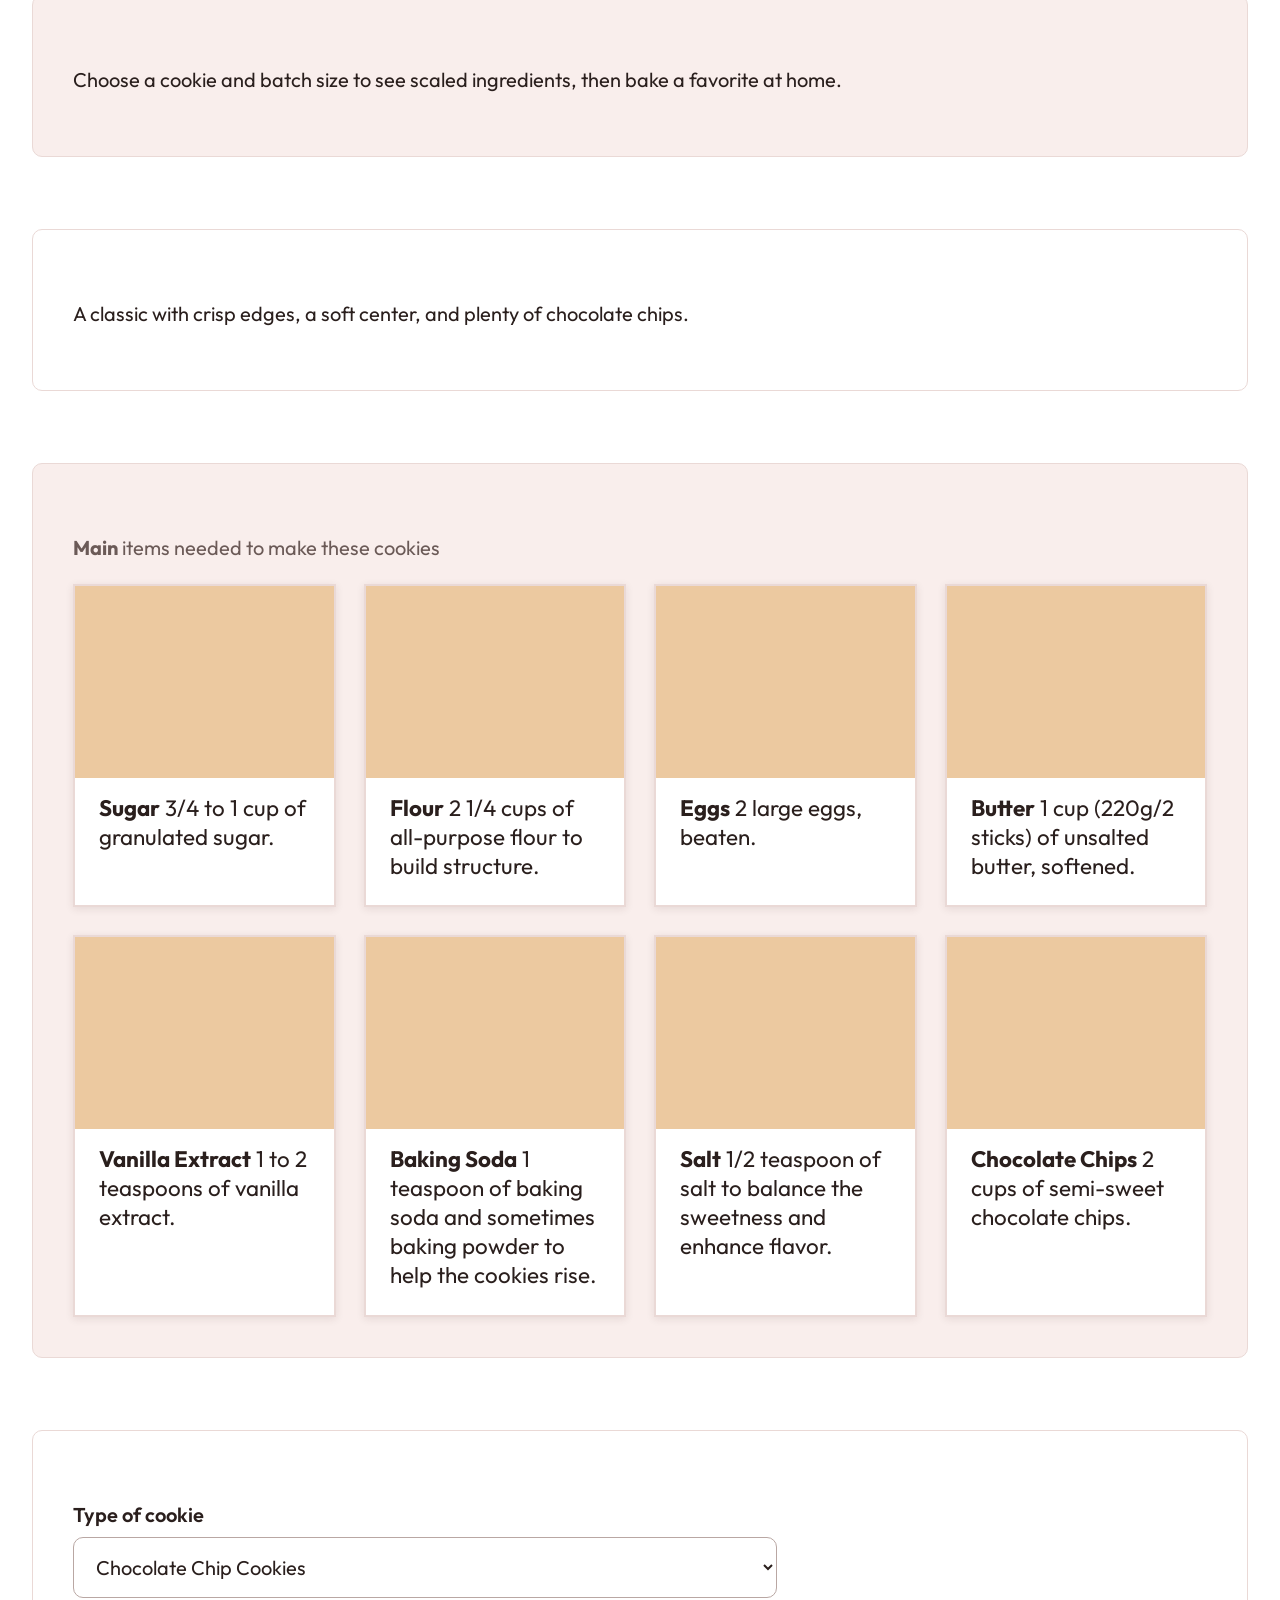
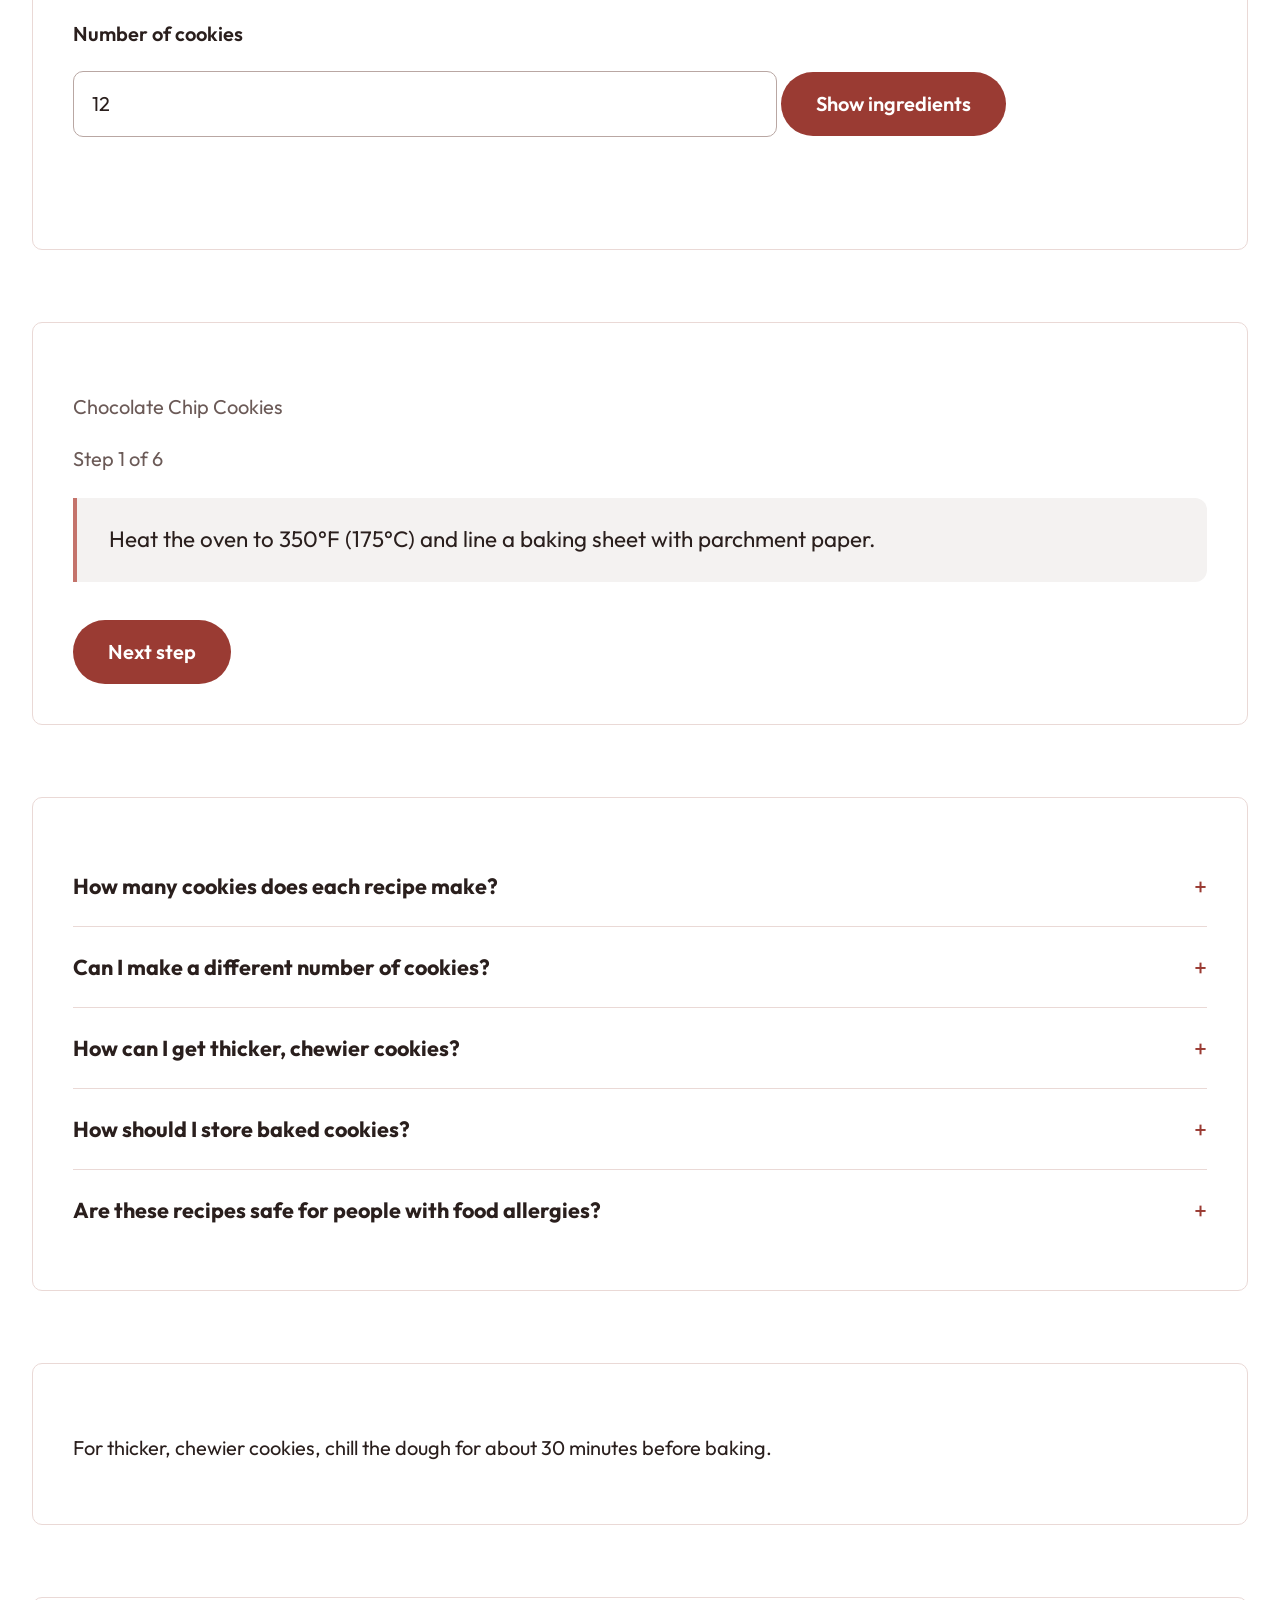
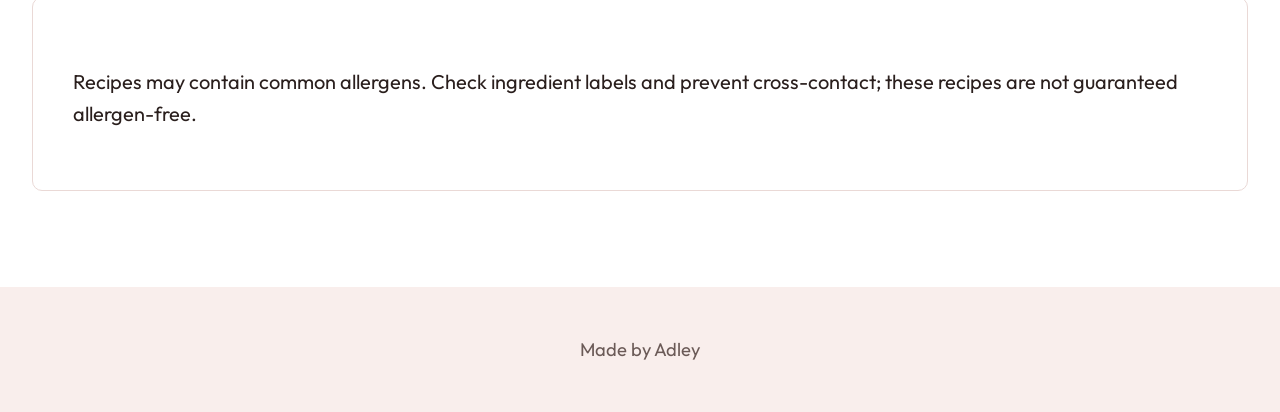
==== commit 9e6e1706: "Added a lot of improvements" ====
--- a/index.html
+++ b/index.html
@@ -35,12 +35,25 @@
         <li class="nav-item"><a class="nav-link" href="cookie-store.html">Cookie Store</a></li>
       </ul>
       <div class="icon-buttons">
-        <button class="icon-btn" type="button" aria-label="Search">
-          <svg viewBox="0 0 24 24" width="22" height="22" fill="none" stroke="currentColor" stroke-width="2.2" stroke-linecap="round" aria-hidden="true"><circle cx="11" cy="11" r="6.5"/><path d="M16 16l4.5 4.5"/></svg>
+        <button class="icon-btn" id="search-toggle" type="button" aria-label="Search" aria-expanded="false" aria-controls="search-panel">
+          <svg viewBox="0 0 24 24" width="22" height="22" fill="none" stroke="currentColor" stroke-width="2.2" stroke-linecap="round" aria-hidden="true">
+            <circle cx="10.5" cy="10.5" r="6"/>
+            <line x1="15" y1="15" x2="20.5" y2="20.5"/>
+          </svg>
         </button>
         <button class="icon-btn" type="button" aria-label="Menu">
           <svg viewBox="0 0 24 24" width="22" height="22" fill="none" stroke="currentColor" stroke-width="2.2" stroke-linecap="round" aria-hidden="true"><path d="M4 7h16M4 12h16M4 17h16"/></svg>
         </button>
+      </div>
+    </div>
+
+    <!-- Search bar that slides open under the header bar. -->
+    <div class="search-panel" id="search-panel">
+      <div class="search-panel-inner">
+        <div class="search-panel-content">
+          <input id="site-search" type="search" placeholder="Search cookies, ingredients, FAQs..." aria-label="Search the site" autocomplete="off">
+          <ul id="search-results" aria-live="polite"></ul>
+        </div>
       </div>
     </div>
 
@@ -57,7 +70,7 @@
         </div>
         <!-- Tilted photo frame: put your cookie image where the comment is. -->
         <div class="hero-photo">
-          <!-- <img src="your-cookie-photo.jpg" alt="Cookies cooling on a rack"> -->
+          <img src="https://images.unsplash.com/photo-1639678111962-88fffeb071cb?w=500&auto=format&fit=crop&q=60&ixlib=rb-4.1.0&ixid=NHwxMjA3fDA%3D" alt="Chocolate Chip Cookies">
           <div class="hero-photo-blank"></div>
         </div>
       </div>
@@ -72,42 +85,42 @@
       <ul class="popular-grid">
         <li>
           <a class="popular-card" href="#">
-            <!-- Put your photo here: <img src="your-photo.jpg" alt="The Best Sugar Cookies"> -->
+            <img src="https://images.unsplash.com/photo-1734180206659-ad037b2024fe?q=80&w=687&auto=format&fit=crop&ixlib=rb-4.1.0&ixid=NHwxMjA3fDA%3D" alt="The Best Sugar Cookies">
             <span class="popular-img"></span>
             <span class="popular-title">The Best Sugar Cookies</span>
           </a>
         </li>
         <li>
           <a class="popular-card" href="#">
-            <!-- Put your photo here: <img src="your-photo.jpg" alt="Chewy Chocolate Chip Cookies"> -->
+            <img src="https://images.unsplash.com/photo-1499636136210-6f4ee915583e?q=80&w=764&auto=format&fit=crop&ixlib=rb-4.1.0&ixid=NHwxMjA3fDA%3D" alt="Chewy Chocolate Chip Cookies">
             <span class="popular-img"></span>
             <span class="popular-title">Chewy Chocolate Chip Cookies</span>
           </a>
         </li>
         <li>
           <a class="popular-card" href="#">
-            <!-- Put your photo here: <img src="your-photo.jpg" alt="Soft and Chewy Oatmeal Raisin Cookies"> -->
+            <img src="https://images.unsplash.com/photo-1757451628318-af04456154e7?w=500&auto=format&fit=crop&q=60&ixlib=rb-4.1.0&ixid=NHwxMjA3fDA%3D" alt="Soft and Chewy Oatmeal Raisin Cookies">
             <span class="popular-img"></span>
             <span class="popular-title">Soft &amp; Chewy Oatmeal Raisin Cookies</span>
           </a>
         </li>
         <li>
           <a class="popular-card" href="#">
-            <!-- Put your photo here: <img src="your-photo.jpg" alt="Double Chocolate Chip Cookies Recipe"> -->
+            <img src="https://images.unsplash.com/photo-1719384980808-0f3b833a2468?w=500&auto=format&fit=crop&q=60&ixlib=rb-4.1.0&ixid=NHwxMjA3fDA%3D" alt="Double Chocolate Chip Cookies Recipe">
             <span class="popular-img"></span>
             <span class="popular-title">Double Chocolate Chip Cookies Recipe</span>
           </a>
         </li>
         <li>
           <a class="popular-card" href="#">
-            <!-- Put your photo here: <img src="your-photo.jpg" alt="Chewy Oatmeal Chocolate Chip Cookies"> -->
+            <img src="https://images.unsplash.com/photo-1723585137190-6ebb0afa1de6?w=500&auto=format&fit=crop&q=60&ixlib=rb-4.1.0&ixid=NHwxMjA3fDA%3D" alt="Chewy Oatmeal Chocolate Chip Cookies">
             <span class="popular-img"></span>
             <span class="popular-title">Chewy Oatmeal Chocolate Chip Cookies</span>
           </a>
         </li>
         <li>
           <a class="popular-card" href="#">
-            <!-- Put your photo here: <img src="your-photo.jpg" alt="Soft and Thick Snickerdoodles"> -->
+            <img src="https://images.unsplash.com/photo-1703187839559-3ae0b51bd4f1?w=500&auto=format&fit=crop&q=60&ixlib=rb-4.1.0&ixid=NHwxMjA3fDA%3D" alt="Soft and Thick Snickerdoodles">
             <span class="popular-img"></span>
             <span class="popular-title">Soft &amp; Thick Snickerdoodles</span>
           </a>
@@ -125,12 +138,44 @@
       <p>A classic with crisp edges, a soft center, and plenty of chocolate chips.</p>
     </section>
 
-    <!-- Provide an asynchronously populated list of baking items and its status. -->
-    <section class="card" aria-labelledby="items-title" data-scroll-reveal>
+    <!-- List of baking items, written directly in the HTML with an image in each tile. -->
+    <section class="card" id="items" aria-labelledby="items-title" data-scroll-reveal>
       <h2 id="items-title">Items</h2>
       <p class="note"><b>Main </b>items needed to make these cookies</p>
-      <p id="items-status" class="status" role="status" aria-live="polite"></p>
-      <ul id="items-list" class="list"></ul>
+      <ul id="items-list" class="list">
+        <li>
+          <img src="https://images.unsplash.com/photo-1673791031093-eb8eefa60083?w=500&auto=format&fit=crop&q=60&ixlib=rb-4.1.0&ixid=NHwxMjA3fDA%3D" alt="Sugar">
+          <strong>Sugar</strong> 3/4 to 1 cup of granulated sugar.
+        </li>
+        <li>
+          <img src="https://images.unsplash.com/photo-1627485937980-221c88ac04f9?w=500&auto=format&fit=crop&q=60&ixlib=rb-4.1.0&ixid=NHwxMjA3fDA%3D" alt="Flour">
+          <strong>Flour</strong> 2 1/4 cups of all-purpose flour to build structure.
+        </li>
+        <li>
+          <img src="https://images.unsplash.com/photo-1586802990181-a5771596eaea?w=500&auto=format&fit=crop&q=60&ixlib=rb-4.1.0&ixid=NHwxMjA3fDA%3D" alt="Eggs">
+          <strong>Eggs</strong> 2 large eggs, beaten.
+        </li>
+        <li>
+          <img src="https://images.unsplash.com/photo-1589985270826-4b7bb135bc9d?w=500&auto=format&fit=crop&q=60&ixlib=rb-4.1.0&ixid=NHwxMjA3fDA%3D" alt="Butter">
+          <strong>Butter</strong> 1 cup (220g/2 sticks) of unsalted butter, softened.
+        </li>
+        <li>
+          <img src="https://images.unsplash.com/photo-1682482003115-b6abbd9e6834?w=500&auto=format&fit=crop&q=60&ixlib=rb-4.1.0&ixid=NHwxMjA3fDA%3D" alt="Vanilla Extract">
+          <strong>Vanilla Extract</strong> 1 to 2 teaspoons of vanilla extract.
+        </li>
+        <li>
+          <img src="https://images.unsplash.com/photo-1593095948071-474c5cc2989d?w=500&auto=format&fit=crop&q=60&ixlib=rb-4.1.0&ixid=NHwxMjA3fDA%3D" alt="Baking Soda">
+          <strong>Baking Soda</strong> 1 teaspoon of baking soda and sometimes baking powder to help the cookies rise.
+        </li>
+        <li>
+          <img src="https://images.unsplash.com/photo-1634612831148-03a8550e1d52?w=500&auto=format&fit=crop&q=60&ixlib=rb-4.1.0&ixid=NHwxMjA3fDA%3D" alt="Salt">
+          <strong>Salt</strong> 1/2 teaspoon of salt to balance the sweetness and enhance flavor.
+        </li>
+        <li>
+          <img src="https://plus.unsplash.com/premium_photo-1726072358526-542e07d58e36?w=500&auto=format&fit=crop&q=60&ixlib=rb-4.1.0&ixid=NHwxMjA3fDA%3D" alt="Chocolate Chips">
+          <strong>Chocolate Chips</strong> 2 cups of semi-sweet chocolate chips.
+        </li>
+      </ul>
     </section>
 
     <!-- Let visitors choose a recipe and batch size, then show scaled ingredients. -->
@@ -202,9 +247,9 @@
     <p>Made by Adley</p>
   </footer>
 
-  <!-- Load item data, recipe selection/steps, and scroll reveal behavior. -->
-  <script type="module" src="app.js"></script>
+  <!-- Load recipe selection/steps, scroll reveal, and search behavior. -->
   <script type="module" src="recipe.js"></script>
   <script type="module" src="scroll-reveal.js"></script>
+  <script type="module" src="search.js"></script>
 </body>
 </html>
--- a/style.css
+++ b/style.css
@@ -206,9 +206,13 @@
 .card:hover, .card:focus-within { border-color: #d9aaa4; }
 
 #welcome { background: var(--blush-soft); }
+#items { background: var(--blush-soft); }   /* pink area behind the ingredient tiles */
 #featured p { max-width: 60rem; }
 
 /* ---------- Items list: tiles like recipe cards ---------- */
+/* Tan block height is 12rem. Change it in three places together:
+   the gradient (both numbers), the top padding (height + 1rem),
+   and the image height further down. */
 .list {
   margin: 1rem 0 0;
   padding: 0;
@@ -218,14 +222,28 @@
   gap: 1.75rem;
 }
 .list > li {
+  position: relative;
   display: block;
-  min-height: 12rem;
-  padding: 7.5rem 1.5rem 1.5rem;
-  background: linear-gradient(180deg, #ecc9a0 0 6.5rem, var(--card) 6.5rem);
+  min-height: 16rem;
+  padding: 13rem 1.5rem 1.5rem;   /* tan height + 1rem */
+  background: linear-gradient(180deg, #ecc9a0 0 12rem, #fff 12rem);
   font-size: 1.4rem;
   line-height: 1.3;
+  overflow: hidden;
+  border: 2px solid var(--line);
+   box-shadow: 0 2px 8px rgb(60 30 25 / 10%);
 }
 .list > li::before { content: none; }
+
+/* Image fills the tan block at the top of each tile */
+.list > li > img {
+  position: absolute;
+  top: 0;
+  left: 0;
+  width: 100%;
+  height: 12rem;   /* = tan height */
+  object-fit: cover;
+}
 
 /* ---------- Forms ---------- */
 label { display: block; margin-top: 1.25rem; margin-bottom: 0.4rem; font-size: 1.25rem; font-weight: 600; }
@@ -504,4 +522,71 @@
 .hero-photo img + .hero-photo-blank { display: none; }
 
 /* Single-column hero for pages without a photo frame (cookie-store.html). */
-.hero-inner--simple { grid-template-columns: 1fr; padding-bottom: 3.5rem; }+.hero-inner--simple { grid-template-columns: 1fr; padding-bottom: 3.5rem; }
+
+/* ---------- Search panel (slides open under the header bar) ---------- */
+.search-panel {
+  position: relative;
+  display: grid;
+  grid-template-rows: 0fr;
+  background: var(--blush-soft);
+  visibility: hidden;
+  transition: grid-template-rows 300ms ease, visibility 0s 300ms;
+}
+.search-panel.open {
+  grid-template-rows: 1fr;
+  visibility: visible;
+  transition: grid-template-rows 300ms ease;
+}
+.search-panel-inner { min-height: 0; overflow: hidden; }
+.search-panel-content {
+  padding: 1.5rem max(2rem, calc((100% - 1500px) / 2 + 2rem));
+}
+
+#site-search {
+  width: 100%;
+  max-width: 44rem;
+  padding: 1rem 1.1rem;
+  font: inherit;
+  color: var(--ink);
+  background: #fff;
+  border: 1px solid #b9a7a3;
+  border-radius: 10px;
+}
+
+#search-results {
+  max-width: 44rem;
+  margin: 0.75rem 0 0;
+  padding: 0;
+  list-style: none;
+}
+#search-results a {
+  display: flex;
+  justify-content: space-between;
+  gap: 1rem;
+  padding: 0.75rem 1rem;
+  color: var(--ink);
+  font-weight: 600;
+  text-decoration: none;
+  border-radius: 10px;
+}
+#search-results a:hover,
+#search-results a:focus-visible { background: #fff; color: var(--berry); }
+.search-type { font-weight: 400; font-size: 1rem; color: var(--muted); }
+.search-empty { padding: 0.75rem 1rem; color: var(--muted); }
+
+/* Outline flashed on the spot you jumped to */
+.search-hit { outline: 3px solid var(--rose); outline-offset: 4px; }
+
+@media (prefers-reduced-motion: reduce) {
+  .search-panel, .search-panel.open { transition: none; }
+}
+#next-procedure-step {
+  white-space: nowrap;
+  overflow: hidden;
+  transition: background-color 160ms ease, width 400ms ease;
+}
+
+@media (prefers-reduced-motion: reduce) {
+  #next-procedure-step { transition: none; }
+}
